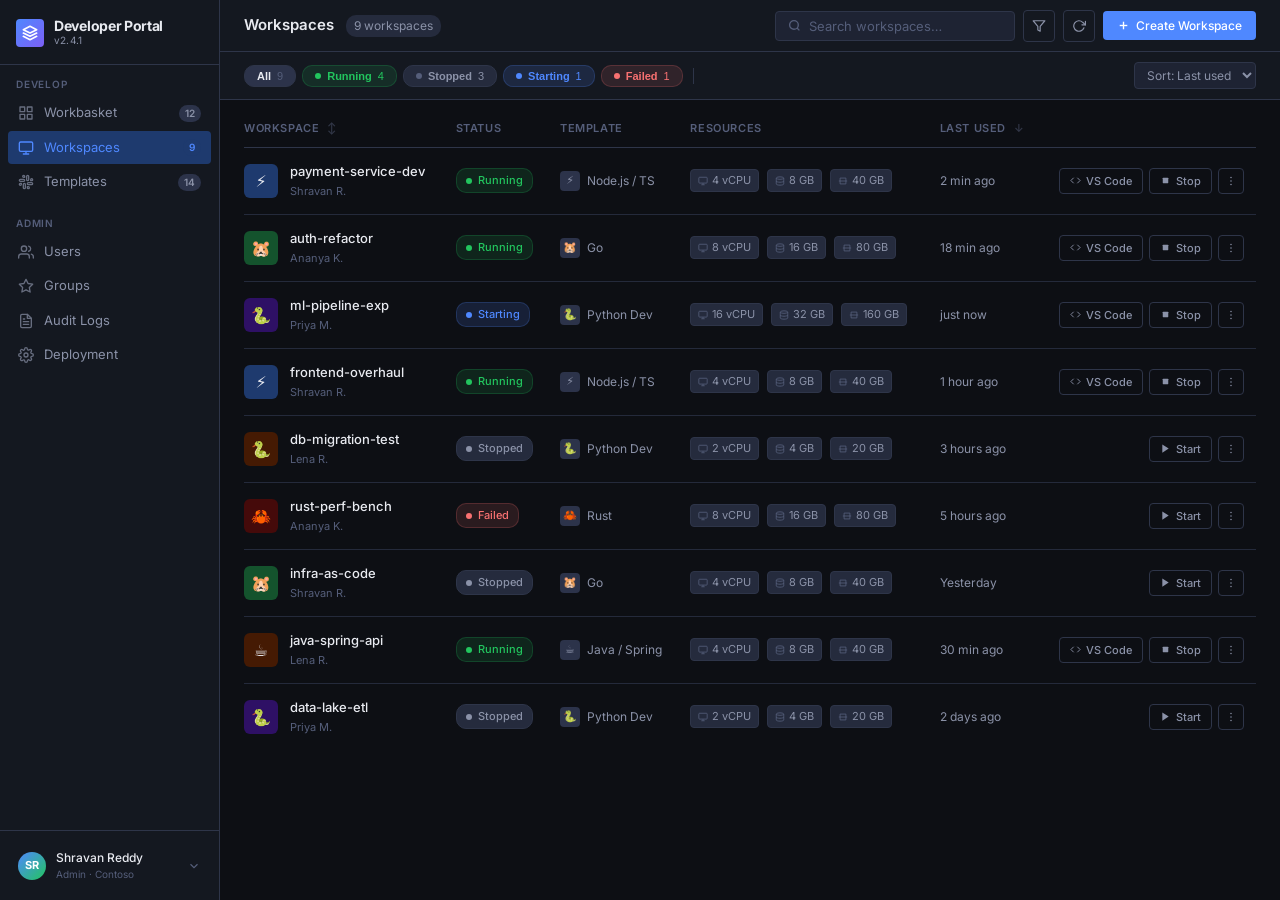
==== workspaces.html @ 6ada8135 "feat: rename to Developer Portal/Workbasket, add Workspaces page (Coder-style)" ====
<!DOCTYPE html>
<html lang="en">
<head>
  <meta charset="UTF-8" />
  <meta name="viewport" content="width=device-width, initial-scale=1.0" />
  <title>Developer Portal — Workspaces</title>
  <link rel="preconnect" href="https://fonts.googleapis.com" />
  <link rel="preconnect" href="https://fonts.gstatic.com" crossorigin />
  <link href="https://fonts.googleapis.com/css2?family=Inter:wght@300;400;500;600;700&family=JetBrains+Mono:wght@400;500&display=swap" rel="stylesheet" />
  <style>
    *, *::before, *::after { box-sizing: border-box; margin: 0; padding: 0; }

    :root {
      --bg: #0d0f14;
      --bg-2: #141820;
      --bg-3: #1a1f2e;
      --surface: #1e2333;
      --surface-2: #252b3d;
      --surface-3: #2c334a;
      --border: #2e3549;
      --border-subtle: #242a3b;
      --blue: #4f88ff;
      --blue-dim: #1e3a6e;
      --blue-glow: rgba(79,136,255,.15);
      --green: #22c55e;
      --green-dim: #14532d;
      --green-glow: rgba(34,197,94,.12);
      --red: #f87171;
      --red-dim: #450a0a;
      --red-glow: rgba(248,113,113,.12);
      --yellow: #fbbf24;
      --yellow-dim: #451a03;
      --purple: #a78bfa;
      --purple-dim: #2e1065;
      --text-primary: #e8eaf0;
      --text-secondary: #8b92a8;
      --text-tertiary: #555e7a;
      --text-blue: #6b9fff;
      --radius: 6px;
      --radius-sm: 4px;
      --radius-lg: 10px;
      --font: 'Inter', system-ui, sans-serif;
      --font-mono: 'JetBrains Mono', 'Courier New', monospace;
      --transition: .15s ease;
    }

    html, body { height: 100%; overflow: hidden; background: var(--bg); }

    body {
      font-family: var(--font);
      color: var(--text-primary);
      font-size: 13px;
      line-height: 1.5;
    }

    /* ── LAYOUT ── */
    .app { display: flex; height: 100vh; }

    /* ── SIDEBAR ── */
    .sidebar {
      width: 220px;
      min-width: 220px;
      background: var(--bg-2);
      border-right: 1px solid var(--border);
      display: flex;
      flex-direction: column;
      overflow: hidden;
      flex-shrink: 0;
    }

    .sidebar-logo {
      display: flex; align-items: center; gap: 10px;
      padding: 18px 16px 16px;
      border-bottom: 1px solid var(--border);
      text-decoration: none;
    }
    .logo-mark {
      width: 28px; height: 28px; border-radius: var(--radius-sm);
      background: linear-gradient(135deg, #4f88ff, #7c5ff5);
      display: flex; align-items: center; justify-content: center;
      flex-shrink: 0;
    }
    .logo-text {
      font-size: 14px; font-weight: 700; color: var(--text-primary);
      letter-spacing: -.3px; line-height: 1.1;
    }
    .logo-sub { font-size: 10px; font-weight: 400; color: var(--text-secondary); letter-spacing: .2px; }

    .sidebar-section { padding: 12px 8px 4px; }
    .sidebar-section-label {
      font-size: 10px; font-weight: 600; text-transform: uppercase;
      letter-spacing: .8px; color: var(--text-tertiary);
      padding: 0 8px; margin-bottom: 4px;
    }

    .nav-item {
      display: flex; align-items: center; gap: 10px;
      padding: 7px 10px; border-radius: var(--radius-sm);
      cursor: pointer; text-decoration: none;
      color: var(--text-secondary); font-size: 13px; font-weight: 400;
      transition: background var(--transition), color var(--transition);
      margin-bottom: 1px; position: relative;
    }
    .nav-item:hover { background: var(--surface); color: var(--text-primary); }
    .nav-item.active {
      background: var(--blue-dim); color: var(--blue);
    }
    .nav-item.active .nav-icon { color: var(--blue); }
    .nav-icon { width: 16px; height: 16px; flex-shrink: 0; opacity: .7; }
    .nav-item.active .nav-icon { opacity: 1; }
    .nav-item:hover .nav-icon { opacity: 1; }
    .nav-badge {
      margin-left: auto; background: var(--surface-3); color: var(--text-secondary);
      font-size: 10px; font-weight: 600; padding: 1px 6px; border-radius: 10px;
    }
    .nav-item.active .nav-badge { background: var(--blue-dim); color: var(--blue); }

    .sidebar-footer {
      margin-top: auto;
      border-top: 1px solid var(--border);
      padding: 10px 8px;
    }
    .user-row {
      display: flex; align-items: center; gap: 10px;
      padding: 8px 10px; border-radius: var(--radius-sm);
      cursor: pointer; transition: background var(--transition);
    }
    .user-row:hover { background: var(--surface); }
    .user-avatar {
      width: 28px; height: 28px; border-radius: 50%;
      background: linear-gradient(135deg, #4f88ff, #22c55e);
      display: flex; align-items: center; justify-content: center;
      font-size: 11px; font-weight: 700; color: #fff; flex-shrink: 0;
    }
    .user-info { flex: 1; min-width: 0; }
    .user-name { font-size: 12px; font-weight: 500; color: var(--text-primary); }
    .user-role { font-size: 10px; color: var(--text-tertiary); }
    .user-chevron { color: var(--text-tertiary); }

    /* ── MAIN ── */
    .main {
      flex: 1; min-width: 0;
      display: flex; flex-direction: column;
      overflow: hidden;
    }

    /* ── TOP BAR ── */
    .topbar {
      height: 52px;
      background: var(--bg-2);
      border-bottom: 1px solid var(--border);
      display: flex; align-items: center;
      padding: 0 24px; gap: 12px;
      flex-shrink: 0;
    }
    .topbar-title { font-size: 15px; font-weight: 600; color: var(--text-primary); }
    .topbar-count {
      font-size: 12px; color: var(--text-secondary);
      background: var(--surface-2); padding: 2px 8px; border-radius: 10px;
    }
    .topbar-right { margin-left: auto; display: flex; align-items: center; gap: 8px; }

    .search-bar {
      display: flex; align-items: center; gap: 8px;
      background: var(--surface); border: 1px solid var(--border);
      border-radius: var(--radius-sm); padding: 6px 12px;
      transition: border-color var(--transition);
      width: 240px;
    }
    .search-bar:focus-within { border-color: var(--blue); }
    .search-bar input {
      border: none; background: transparent; outline: none;
      font-family: var(--font); font-size: 13px; color: var(--text-primary);
      width: 100%;
    }
    .search-bar input::placeholder { color: var(--text-tertiary); }
    .search-icon { color: var(--text-tertiary); flex-shrink: 0; }

    .btn {
      display: inline-flex; align-items: center; gap: 6px;
      padding: 7px 14px; border-radius: var(--radius-sm);
      font-family: var(--font); font-size: 12px; font-weight: 500;
      cursor: pointer; border: none; transition: all var(--transition);
      white-space: nowrap;
    }
    .btn-primary { background: var(--blue); color: #fff; }
    .btn-primary:hover { background: #3a72e8; box-shadow: 0 0 0 3px var(--blue-glow); }
    .btn-ghost {
      background: transparent; color: var(--text-secondary);
      border: 1px solid var(--border);
    }
    .btn-ghost:hover { background: var(--surface-2); color: var(--text-primary); }
    .btn-icon {
      width: 32px; height: 32px; border-radius: var(--radius-sm);
      border: 1px solid var(--border); background: transparent; cursor: pointer;
      display: flex; align-items: center; justify-content: center;
      color: var(--text-secondary); transition: all var(--transition);
    }
    .btn-icon:hover { background: var(--surface-2); color: var(--text-primary); }
    .btn-icon.active { background: var(--blue-dim); color: var(--blue); border-color: var(--blue-dim); }

    /* ── STATS ROW ── */
    .stats-row {
      display: flex; align-items: center; gap: 6px;
      padding: 10px 24px; border-bottom: 1px solid var(--border);
      background: var(--bg-2); flex-shrink: 0;
    }
    .stat-chip {
      display: inline-flex; align-items: center; gap: 6px;
      padding: 4px 12px; border-radius: 10px;
      font-size: 11px; font-weight: 500; cursor: pointer;
      border: 1px solid transparent; transition: all var(--transition);
    }
    .stat-chip.all   { background: var(--surface-2); color: var(--text-secondary); border-color: var(--border); }
    .stat-chip.all.selected   { background: var(--surface-3); color: var(--text-primary); border-color: var(--border); }
    .stat-chip.running { color: var(--green); background: var(--green-glow); border-color: rgba(34,197,94,.2); }
    .stat-chip.stopped { color: var(--text-secondary); background: var(--surface-2); border-color: var(--border); }
    .stat-chip.failed  { color: var(--red); background: var(--red-glow); border-color: rgba(248,113,113,.2); }
    .stat-chip.starting { color: var(--blue); background: var(--blue-glow); border-color: rgba(79,136,255,.2); }
    .stat-dot { width: 6px; height: 6px; border-radius: 50%; background: currentColor; }
    .stat-dot.pulse { animation: pulse 1.8s ease-in-out infinite; }
    @keyframes pulse { 0%,100% { opacity:1; } 50% { opacity:.35; } }
    .stat-chip-label { font-weight: 600; }
    .stat-sep { width: 1px; height: 16px; background: var(--border); margin: 0 4px; }
    .filter-right { margin-left: auto; display: flex; align-items: center; gap: 6px; }
    .sort-select {
      background: var(--surface); border: 1px solid var(--border);
      color: var(--text-secondary); font-family: var(--font); font-size: 12px;
      padding: 4px 8px; border-radius: var(--radius-sm); cursor: pointer; outline: none;
    }

    /* ── CONTENT ── */
    .content {
      flex: 1; overflow-y: auto; padding: 20px 24px;
    }
    .content::-webkit-scrollbar { width: 5px; }
    .content::-webkit-scrollbar-track { background: transparent; }
    .content::-webkit-scrollbar-thumb { background: var(--border); border-radius: 3px; }

    /* ── WORKSPACE TABLE ── */
    .ws-table {
      width: 100%; border-collapse: collapse;
    }
    .ws-table thead tr {
      border-bottom: 1px solid var(--border);
    }
    .ws-table th {
      text-align: left; padding: 0 12px 10px;
      font-size: 11px; font-weight: 600; text-transform: uppercase;
      letter-spacing: .6px; color: var(--text-tertiary);
      white-space: nowrap; cursor: pointer; user-select: none;
    }
    .ws-table th:hover { color: var(--text-secondary); }
    .ws-table th .sort-indicator { margin-left: 4px; opacity: .5; }
    .ws-table th:first-child { padding-left: 0; }
    .ws-table th:last-child  { text-align: right; }

    .ws-table tbody tr {
      border-bottom: 1px solid var(--border-subtle);
      transition: background var(--transition);
      cursor: pointer;
    }
    .ws-table tbody tr:hover { background: var(--surface); }
    .ws-table tbody tr:last-child { border-bottom: none; }

    .ws-table td {
      padding: 14px 12px; vertical-align: middle;
    }
    .ws-table td:first-child { padding-left: 0; }
    .ws-table td:last-child  { text-align: right; }

    /* Workspace name cell */
    .ws-name-cell { display: flex; align-items: center; gap: 12px; }
    .ws-icon {
      width: 34px; height: 34px; border-radius: var(--radius);
      display: flex; align-items: center; justify-content: center;
      font-size: 16px; flex-shrink: 0;
    }
    .ws-icon-blue   { background: var(--blue-dim); }
    .ws-icon-green  { background: var(--green-dim); }
    .ws-icon-purple { background: var(--purple-dim); }
    .ws-icon-yellow { background: var(--yellow-dim); }
    .ws-icon-red    { background: var(--red-dim); }

    .ws-name { font-size: 13px; font-weight: 500; color: var(--text-primary); margin-bottom: 2px; }
    .ws-owner { font-size: 11px; color: var(--text-tertiary); }

    /* Status */
    .ws-status {
      display: inline-flex; align-items: center; gap: 6px;
      padding: 3px 9px; border-radius: 10px;
      font-size: 11px; font-weight: 500; white-space: nowrap;
    }
    .ws-status.running  { background: var(--green-glow); color: var(--green); border: 1px solid rgba(34,197,94,.2); }
    .ws-status.stopped  { background: var(--surface-2); color: var(--text-secondary); border: 1px solid var(--border); }
    .ws-status.starting { background: var(--blue-glow); color: var(--blue); border: 1px solid rgba(79,136,255,.2); }
    .ws-status.failed   { background: var(--red-glow); color: var(--red); border: 1px solid rgba(248,113,113,.2); }
    .ws-status.deleting { background: var(--yellow-dim); color: var(--yellow); border: 1px solid rgba(251,191,36,.2); }
    .ws-status-dot { width: 6px; height: 6px; border-radius: 50%; background: currentColor; flex-shrink: 0; }
    .ws-status.running .ws-status-dot  { animation: pulse 1.8s ease-in-out infinite; }
    .ws-status.starting .ws-status-dot { animation: pulse 1s ease-in-out infinite; }

    /* Template cell */
    .ws-template {
      display: flex; align-items: center; gap: 7px;
      font-size: 12px; color: var(--text-secondary);
    }
    .template-icon {
      width: 20px; height: 20px; border-radius: var(--radius-sm);
      display: flex; align-items: center; justify-content: center;
      font-size: 11px; background: var(--surface-3); flex-shrink: 0;
    }

    /* Resources */
    .ws-resources {
      display: flex; align-items: center; gap: 8px; flex-wrap: nowrap;
    }
    .resource-chip {
      display: flex; align-items: center; gap: 4px;
      font-size: 11px; color: var(--text-secondary);
      background: var(--surface-2); border: 1px solid var(--border);
      padding: 2px 7px; border-radius: var(--radius-sm);
      white-space: nowrap;
    }
    .resource-chip svg { color: var(--text-tertiary); flex-shrink: 0; }

    /* Last used */
    .ws-time {
      font-size: 12px; color: var(--text-secondary);
      white-space: nowrap;
    }
    .ws-time-ago { color: var(--text-tertiary); font-size: 11px; }

    /* Quick actions */
    .ws-actions {
      display: flex; align-items: center; justify-content: flex-end; gap: 6px;
    }
    .action-btn {
      display: inline-flex; align-items: center; gap: 5px;
      padding: 5px 10px; border-radius: var(--radius-sm);
      font-family: var(--font); font-size: 11px; font-weight: 500;
      cursor: pointer; border: 1px solid var(--border);
      background: transparent; color: var(--text-secondary);
      transition: all var(--transition); white-space: nowrap;
    }
    .action-btn:hover { background: var(--surface-2); color: var(--text-primary); }
    .action-btn.start:hover { border-color: var(--green); color: var(--green); background: var(--green-glow); }
    .action-btn.stop:hover  { border-color: var(--red); color: var(--red); background: var(--red-glow); }
    .action-btn.code:hover  { border-color: var(--blue); color: var(--blue); background: var(--blue-glow); }
    .action-btn-icon {
      width: 26px; height: 26px; border-radius: var(--radius-sm);
      border: 1px solid var(--border); background: transparent;
      cursor: pointer; display: flex; align-items: center; justify-content: center;
      color: var(--text-secondary); transition: all var(--transition);
    }
    .action-btn-icon:hover { background: var(--surface-2); color: var(--text-primary); }

    /* ── EMPTY STATE ── */
    .empty-state {
      display: flex; flex-direction: column; align-items: center; justify-content: center;
      padding: 80px 20px; text-align: center;
    }
    .empty-icon {
      width: 64px; height: 64px; border-radius: 16px;
      background: var(--surface-2); border: 1px solid var(--border);
      display: flex; align-items: center; justify-content: center;
      font-size: 28px; margin-bottom: 20px;
    }
    .empty-title { font-size: 16px; font-weight: 600; color: var(--text-primary); margin-bottom: 8px; }
    .empty-desc { font-size: 13px; color: var(--text-secondary); max-width: 360px; line-height: 1.6; margin-bottom: 20px; }

    /* ── CREATE WORKSPACE MODAL ── */
    .modal-overlay {
      display: none; position: fixed; inset: 0;
      background: rgba(0,0,0,.7); z-index: 200;
      align-items: center; justify-content: center;
      backdrop-filter: blur(4px);
    }
    .modal-overlay.active { display: flex; }
    .modal {
      background: var(--surface); border: 1px solid var(--border);
      border-radius: var(--radius-lg); width: 540px; max-width: 95vw;
      max-height: 90vh; overflow-y: auto;
      box-shadow: 0 20px 60px rgba(0,0,0,.5);
    }
    .modal-header {
      padding: 20px 24px 16px;
      border-bottom: 1px solid var(--border);
      display: flex; align-items: center; justify-content: space-between;
    }
    .modal-title { font-size: 15px; font-weight: 600; color: var(--text-primary); }
    .modal-close {
      width: 28px; height: 28px; border-radius: var(--radius-sm);
      border: none; background: transparent; cursor: pointer;
      color: var(--text-secondary); display: flex; align-items: center; justify-content: center;
      transition: background var(--transition);
    }
    .modal-close:hover { background: var(--surface-3); color: var(--text-primary); }

    .modal-body { padding: 20px 24px; }
    .form-label {
      font-size: 11px; font-weight: 600; text-transform: uppercase;
      letter-spacing: .6px; color: var(--text-secondary); margin-bottom: 8px; display: block;
    }
    .form-group { margin-bottom: 18px; }
    .form-input {
      width: 100%; background: var(--bg-2); border: 1px solid var(--border);
      border-radius: var(--radius-sm); padding: 8px 12px;
      font-family: var(--font); font-size: 13px; color: var(--text-primary);
      outline: none; transition: border-color var(--transition);
    }
    .form-input:focus { border-color: var(--blue); }
    .form-input::placeholder { color: var(--text-tertiary); }

    .template-grid { display: grid; grid-template-columns: 1fr 1fr; gap: 8px; }
    .template-option {
      padding: 12px; border-radius: var(--radius); cursor: pointer;
      border: 1.5px solid var(--border); background: var(--bg-2);
      transition: all var(--transition); display: flex; align-items: center; gap: 10px;
    }
    .template-option:hover { border-color: var(--blue); background: var(--blue-dim); }
    .template-option.selected { border-color: var(--blue); background: var(--blue-dim); }
    .template-option-icon { font-size: 20px; flex-shrink: 0; }
    .template-option-name { font-size: 12px; font-weight: 500; color: var(--text-primary); }
    .template-option-desc { font-size: 11px; color: var(--text-secondary); }

    .modal-footer {
      padding: 16px 24px;
      border-top: 1px solid var(--border);
      display: flex; align-items: center; justify-content: flex-end; gap: 8px;
    }

    /* ── WS DETAIL DRAWER ── */
    .drawer-overlay {
      display: none; position: fixed; inset: 0; z-index: 150;
    }
    .drawer-overlay.active { display: block; }
    .drawer {
      position: fixed; top: 0; right: 0; bottom: 0; width: 440px;
      background: var(--bg-2); border-left: 1px solid var(--border);
      display: flex; flex-direction: column;
      transform: translateX(100%); transition: transform .25s ease;
      z-index: 160;
    }
    .drawer-overlay.active .drawer { transform: translateX(0); }
    .drawer-scrim {
      position: fixed; inset: 0; background: rgba(0,0,0,.5);
      backdrop-filter: blur(2px); z-index: 155;
      display: none;
    }
    .drawer-overlay.active .drawer-scrim { display: block; }

    .drawer-header {
      padding: 20px 20px 16px;
      border-bottom: 1px solid var(--border);
      display: flex; align-items: flex-start; gap: 12px;
    }
    .drawer-ws-icon {
      width: 40px; height: 40px; border-radius: var(--radius);
      display: flex; align-items: center; justify-content: center; font-size: 20px;
    }
    .drawer-ws-info { flex: 1; min-width: 0; }
    .drawer-ws-name { font-size: 16px; font-weight: 600; color: var(--text-primary); margin-bottom: 3px; }
    .drawer-ws-owner { font-size: 12px; color: var(--text-secondary); }
    .drawer-close {
      width: 28px; height: 28px; border-radius: var(--radius-sm);
      border: none; background: transparent; cursor: pointer;
      color: var(--text-secondary); display: flex; align-items: center; justify-content: center;
      transition: background var(--transition); flex-shrink: 0;
    }
    .drawer-close:hover { background: var(--surface-2); color: var(--text-primary); }

    .drawer-actions {
      padding: 14px 20px; display: flex; gap: 8px;
      border-bottom: 1px solid var(--border);
    }
    .drawer-body { flex: 1; overflow-y: auto; padding: 16px 20px; }
    .drawer-body::-webkit-scrollbar { width: 4px; }
    .drawer-body::-webkit-scrollbar-thumb { background: var(--border); border-radius: 2px; }

    .drawer-section { margin-bottom: 20px; }
    .drawer-section-title {
      font-size: 10px; font-weight: 600; text-transform: uppercase;
      letter-spacing: .7px; color: var(--text-tertiary); margin-bottom: 10px;
    }
    .info-row {
      display: flex; align-items: center; justify-content: space-between;
      padding: 6px 0; border-bottom: 1px solid var(--border-subtle);
      font-size: 12px;
    }
    .info-row:last-child { border-bottom: none; }
    .info-key { color: var(--text-secondary); }
    .info-val { font-weight: 500; color: var(--text-primary); font-family: var(--font-mono); font-size: 11px; }

    .app-list { display: flex; flex-direction: column; gap: 6px; }
    .app-item {
      display: flex; align-items: center; gap: 10px;
      padding: 8px 10px; border-radius: var(--radius);
      background: var(--surface); border: 1px solid var(--border);
      cursor: pointer; transition: all var(--transition);
    }
    .app-item:hover { border-color: var(--blue); background: var(--blue-dim); }
    .app-item-icon {
      width: 28px; height: 28px; border-radius: var(--radius-sm);
      background: var(--surface-3); display: flex; align-items: center; justify-content: center;
      font-size: 14px; flex-shrink: 0;
    }
    .app-item-name { font-size: 12px; font-weight: 500; color: var(--text-primary); flex: 1; }
    .app-item-open { color: var(--text-tertiary); }

    .resource-list { display: flex; flex-direction: column; gap: 8px; }
    .resource-item {
      display: flex; align-items: center; gap: 10px;
      padding: 10px 12px; border-radius: var(--radius);
      background: var(--surface); border: 1px solid var(--border);
    }
    .resource-item-icon {
      width: 32px; height: 32px; border-radius: var(--radius-sm);
      background: var(--surface-3); display: flex; align-items: center; justify-content: center;
      font-size: 14px; flex-shrink: 0;
    }
    .resource-item-info { flex: 1; }
    .resource-item-name { font-size: 12px; font-weight: 500; color: var(--text-primary); margin-bottom: 2px; }
    .resource-item-meta { font-size: 11px; color: var(--text-tertiary); font-family: var(--font-mono); }
    .resource-status { font-size: 11px; font-weight: 500; }
    .resource-status.ok   { color: var(--green); }
    .resource-status.warn { color: var(--yellow); }

    /* ── LOG TERMINAL ── */
    .log-wrap {
      background: var(--bg); border: 1px solid var(--border);
      border-radius: var(--radius); overflow: hidden;
    }
    .log-header {
      display: flex; align-items: center; gap: 8px;
      padding: 8px 12px; border-bottom: 1px solid var(--border);
      background: var(--surface);
    }
    .log-dot { width: 10px; height: 10px; border-radius: 50%; }
    .log-body {
      padding: 10px 12px; font-family: var(--font-mono); font-size: 11px;
      color: #8b92a8; line-height: 1.8; max-height: 160px; overflow-y: auto;
    }
    .log-body::-webkit-scrollbar { width: 3px; }
    .log-body::-webkit-scrollbar-thumb { background: var(--border); }
    .log-body .ok  { color: #22c55e; }
    .log-body .err { color: #f87171; }
    .log-body .dim { color: #555e7a; }
    .log-body .info { color: #4f88ff; }

    /* ── SCROLLBAR ── */
    * { scrollbar-width: thin; scrollbar-color: var(--border) transparent; }

    /* ── TOOLTIP ── */
    [title] { cursor: pointer; }
  </style>
</head>
<body>
<div class="app">

  <!-- ── SIDEBAR ── -->
  <nav class="sidebar">
    <a class="sidebar-logo" href="index.html" style="text-decoration:none">
      <div class="logo-mark">
        <svg width="16" height="16" viewBox="0 0 24 24" fill="none" stroke="#fff" stroke-width="2.5" stroke-linecap="round" stroke-linejoin="round"><path d="M12 2L2 7l10 5 10-5-10-5z"/><path d="M2 17l10 5 10-5"/><path d="M2 12l10 5 10-5"/></svg>
      </div>
      <div>
        <div class="logo-text">Developer Portal</div>
        <div class="logo-sub">v2.4.1</div>
      </div>
    </a>

    <div class="sidebar-section">
      <div class="sidebar-section-label">Develop</div>

      <a class="nav-item" href="index.html">
        <svg class="nav-icon" viewBox="0 0 24 24" fill="none" stroke="currentColor" stroke-width="2" stroke-linecap="round" stroke-linejoin="round"><rect x="3" y="3" width="7" height="7"/><rect x="14" y="3" width="7" height="7"/><rect x="14" y="14" width="7" height="7"/><rect x="3" y="14" width="7" height="7"/></svg>
        Workbasket
        <span class="nav-badge">12</span>
      </a>

      <a class="nav-item active" href="workspaces.html">
        <svg class="nav-icon" viewBox="0 0 24 24" fill="none" stroke="currentColor" stroke-width="2" stroke-linecap="round" stroke-linejoin="round"><rect x="2" y="3" width="20" height="14" rx="2"/><path d="M8 21h8M12 17v4"/></svg>
        Workspaces
        <span class="nav-badge">9</span>
      </a>

      <a class="nav-item" href="#">
        <svg class="nav-icon" viewBox="0 0 24 24" fill="none" stroke="currentColor" stroke-width="2" stroke-linecap="round" stroke-linejoin="round"><path d="M14.5 10c-.83 0-1.5-.67-1.5-1.5v-5c0-.83.67-1.5 1.5-1.5s1.5.67 1.5 1.5v5c0 .83-.67 1.5-1.5 1.5z"/><path d="M20.5 10H19V8.5c0-.83.67-1.5 1.5-1.5s1.5.67 1.5 1.5-.67 1.5-1.5 1.5z"/><path d="M9.5 14c.83 0 1.5.67 1.5 1.5v5c0 .83-.67 1.5-1.5 1.5S8 21.33 8 20.5v-5c0-.83.67-1.5 1.5-1.5z"/><path d="M3.5 14H5v1.5c0 .83-.67 1.5-1.5 1.5S2 16.33 2 15.5 2.67 14 3.5 14z"/><path d="M14 14.5c0-.83.67-1.5 1.5-1.5h5c.83 0 1.5.67 1.5 1.5s-.67 1.5-1.5 1.5h-5c-.83 0-1.5-.67-1.5-1.5z"/><path d="M15.5 19H14v1.5c0 .83.67 1.5 1.5 1.5s1.5-.67 1.5-1.5-.67-1.5-1.5-1.5z"/><path d="M10 9.5C10 8.67 9.33 8 8.5 8h-5C2.67 8 2 8.67 2 9.5S2.67 11 3.5 11h5c.83 0 1.5-.67 1.5-1.5z"/><path d="M8.5 5H10V3.5C10 2.67 9.33 2 8.5 2S7 2.67 7 3.5 7.67 5 8.5 5z"/></svg>
        Templates
        <span class="nav-badge">14</span>
      </a>
    </div>

    <div class="sidebar-section">
      <div class="sidebar-section-label">Admin</div>

      <a class="nav-item" href="#">
        <svg class="nav-icon" viewBox="0 0 24 24" fill="none" stroke="currentColor" stroke-width="2" stroke-linecap="round" stroke-linejoin="round"><path d="M17 21v-2a4 4 0 0 0-4-4H5a4 4 0 0 0-4 4v2"/><circle cx="9" cy="7" r="4"/><path d="M23 21v-2a4 4 0 0 0-3-3.87"/><path d="M16 3.13a4 4 0 0 1 0 7.75"/></svg>
        Users
      </a>

      <a class="nav-item" href="#">
        <svg class="nav-icon" viewBox="0 0 24 24" fill="none" stroke="currentColor" stroke-width="2" stroke-linecap="round" stroke-linejoin="round"><polygon points="12 2 15.09 8.26 22 9.27 17 14.14 18.18 21.02 12 17.77 5.82 21.02 7 14.14 2 9.27 8.91 8.26 12 2"/></svg>
        Groups
      </a>

      <a class="nav-item" href="#">
        <svg class="nav-icon" viewBox="0 0 24 24" fill="none" stroke="currentColor" stroke-width="2" stroke-linecap="round" stroke-linejoin="round"><path d="M14 2H6a2 2 0 0 0-2 2v16a2 2 0 0 0 2 2h12a2 2 0 0 0 2-2V8z"/><polyline points="14 2 14 8 20 8"/><line x1="16" y1="13" x2="8" y2="13"/><line x1="16" y1="17" x2="8" y2="17"/><polyline points="10 9 9 9 8 9"/></svg>
        Audit Logs
      </a>

      <a class="nav-item" href="#">
        <svg class="nav-icon" viewBox="0 0 24 24" fill="none" stroke="currentColor" stroke-width="2" stroke-linecap="round" stroke-linejoin="round"><circle cx="12" cy="12" r="3"/><path d="M19.4 15a1.65 1.65 0 0 0 .33 1.82l.06.06a2 2 0 1 1-2.83 2.83l-.06-.06a1.65 1.65 0 0 0-1.82-.33 1.65 1.65 0 0 0-1 1.51V21a2 2 0 0 1-4 0v-.09A1.65 1.65 0 0 0 9 19.4a1.65 1.65 0 0 0-1.82.33l-.06.06a2 2 0 1 1-2.83-2.83l.06-.06A1.65 1.65 0 0 0 4.68 15a1.65 1.65 0 0 0-1.51-1H3a2 2 0 0 1 0-4h.09A1.65 1.65 0 0 0 4.6 9a1.65 1.65 0 0 0-.33-1.82l-.06-.06a2 2 0 1 1 2.83-2.83l.06.06A1.65 1.65 0 0 0 9 4.68a1.65 1.65 0 0 0 1-1.51V3a2 2 0 0 1 4 0v.09a1.65 1.65 0 0 0 1 1.51 1.65 1.65 0 0 0 1.82-.33l.06-.06a2 2 0 1 1 2.83 2.83l-.06.06A1.65 1.65 0 0 0 19.4 9a1.65 1.65 0 0 0 1.51 1H21a2 2 0 0 1 0 4h-.09a1.65 1.65 0 0 0-1.51 1z"/></svg>
        Deployment
      </a>
    </div>

    <div class="sidebar-footer">
      <div class="user-row">
        <div class="user-avatar">SR</div>
        <div class="user-info">
          <div class="user-name">Shravan Reddy</div>
          <div class="user-role">Admin · Contoso</div>
        </div>
        <svg class="user-chevron" width="14" height="14" viewBox="0 0 24 24" fill="none" stroke="currentColor" stroke-width="2"><polyline points="6 9 12 15 18 9"/></svg>
      </div>
    </div>
  </nav>

  <!-- ── MAIN ── -->
  <div class="main">

    <!-- TOP BAR -->
    <div class="topbar">
      <span class="topbar-title">Workspaces</span>
      <span class="topbar-count" id="wsCount">9 workspaces</span>
      <div class="topbar-right">
        <div class="search-bar">
          <svg class="search-icon" width="13" height="13" viewBox="0 0 24 24" fill="none" stroke="currentColor" stroke-width="2.5"><circle cx="11" cy="11" r="8"/><line x1="21" y1="21" x2="16.65" y2="16.65"/></svg>
          <input type="text" placeholder="Search workspaces…" id="wsSearch" oninput="filterWorkspaces()" />
        </div>
        <button class="btn-icon" title="Filter" id="filterBtn" onclick="this.classList.toggle('active')">
          <svg width="14" height="14" viewBox="0 0 24 24" fill="none" stroke="currentColor" stroke-width="2" stroke-linecap="round" stroke-linejoin="round"><polygon points="22 3 2 3 10 12.46 10 19 14 21 14 12.46 22 3"/></svg>
        </button>
        <button class="btn-icon" title="Refresh" onclick="refreshWorkspaces()">
          <svg width="14" height="14" viewBox="0 0 24 24" fill="none" stroke="currentColor" stroke-width="2" stroke-linecap="round" stroke-linejoin="round"><polyline points="23 4 23 10 17 10"/><path d="M20.49 15a9 9 0 1 1-2.12-9.36L23 10"/></svg>
        </button>
        <button class="btn btn-primary" onclick="showCreateModal()">
          <svg width="13" height="13" viewBox="0 0 24 24" fill="none" stroke="currentColor" stroke-width="2.5"><line x1="12" y1="5" x2="12" y2="19"/><line x1="5" y1="12" x2="19" y2="12"/></svg>
          Create Workspace
        </button>
      </div>
    </div>

    <!-- STATS / FILTER ROW -->
    <div class="stats-row">
      <button class="stat-chip all selected" onclick="filterByStatus('all', this)">
        <span class="stat-chip-label">All</span>
        <span style="color:var(--text-tertiary);font-size:11px">9</span>
      </button>
      <button class="stat-chip running" onclick="filterByStatus('running', this)">
        <span class="stat-dot pulse"></span>
        <span class="stat-chip-label">Running</span>
        <span style="font-size:11px">4</span>
      </button>
      <button class="stat-chip stopped" onclick="filterByStatus('stopped', this)">
        <span class="stat-dot" style="background:var(--text-tertiary)"></span>
        <span class="stat-chip-label">Stopped</span>
        <span style="font-size:11px">3</span>
      </button>
      <button class="stat-chip starting" onclick="filterByStatus('starting', this)">
        <span class="stat-dot pulse"></span>
        <span class="stat-chip-label">Starting</span>
        <span style="font-size:11px">1</span>
      </button>
      <button class="stat-chip failed" onclick="filterByStatus('failed', this)">
        <span class="stat-dot"></span>
        <span class="stat-chip-label">Failed</span>
        <span style="font-size:11px">1</span>
      </button>
      <div class="stat-sep"></div>
      <div class="filter-right">
        <select class="sort-select" onchange="sortWorkspaces(this.value)">
          <option value="last_used">Sort: Last used</option>
          <option value="name">Sort: Name</option>
          <option value="status">Sort: Status</option>
          <option value="owner">Sort: Owner</option>
        </select>
      </div>
    </div>

    <!-- CONTENT -->
    <div class="content">
      <table class="ws-table">
        <thead>
          <tr>
            <th>Workspace <span class="sort-indicator">↕</span></th>
            <th>Status</th>
            <th>Template</th>
            <th>Resources</th>
            <th>Last used <span class="sort-indicator">↓</span></th>
            <th></th>
          </tr>
        </thead>
        <tbody id="wsTableBody">
          <!-- Rows injected by JS -->
        </tbody>
      </table>
    </div>

  </div>
</div>

<!-- ── CREATE WORKSPACE MODAL ── -->
<div class="modal-overlay" id="createModal">
  <div class="modal">
    <div class="modal-header">
      <span class="modal-title">Create workspace</span>
      <button class="modal-close" onclick="hideCreateModal()">
        <svg width="14" height="14" viewBox="0 0 24 24" fill="none" stroke="currentColor" stroke-width="2.5"><line x1="18" y1="6" x2="6" y2="18"/><line x1="6" y1="6" x2="18" y2="18"/></svg>
      </button>
    </div>
    <div class="modal-body">
      <div class="form-group">
        <label class="form-label">Workspace name</label>
        <input class="form-input" type="text" placeholder="e.g. payment-fix-dev" id="newWsName" />
      </div>
      <div class="form-group">
        <label class="form-label">Choose a template</label>
        <div class="template-grid" id="templateGrid">
          <div class="template-option selected" onclick="selectTemplate(this)">
            <span class="template-option-icon">🐍</span>
            <div>
              <div class="template-option-name">Python Dev</div>
              <div class="template-option-desc">Python 3.11 + Poetry</div>
            </div>
          </div>
          <div class="template-option" onclick="selectTemplate(this)">
            <span class="template-option-icon">⚡</span>
            <div>
              <div class="template-option-name">Node.js / TS</div>
              <div class="template-option-desc">Node 20 + pnpm</div>
            </div>
          </div>
          <div class="template-option" onclick="selectTemplate(this)">
            <span class="template-option-icon">🦀</span>
            <div>
              <div class="template-option-name">Rust</div>
              <div class="template-option-desc">Rust stable + cargo</div>
            </div>
          </div>
          <div class="template-option" onclick="selectTemplate(this)">
            <span class="template-option-icon">☕</span>
            <div>
              <div class="template-option-name">Java / Spring</div>
              <div class="template-option-desc">JDK 21 + Maven</div>
            </div>
          </div>
          <div class="template-option" onclick="selectTemplate(this)">
            <span class="template-option-icon">🐹</span>
            <div>
              <div class="template-option-name">Go</div>
              <div class="template-option-desc">Go 1.22 + modules</div>
            </div>
          </div>
          <div class="template-option" onclick="selectTemplate(this)">
            <span class="template-option-icon">💎</span>
            <div>
              <div class="template-option-name">Ruby on Rails</div>
              <div class="template-option-desc">Ruby 3.3 + Bundler</div>
            </div>
          </div>
        </div>
      </div>
      <div class="form-group">
        <label class="form-label">Region</label>
        <select class="form-input">
          <option>🇺🇸 US East (Virginia)</option>
          <option>🇩🇪 EU West (Frankfurt)</option>
          <option>🇸🇬 Asia Pacific (Singapore)</option>
          <option>🇬🇧 EU West (London)</option>
        </select>
      </div>
      <div class="form-group" style="margin-bottom:0">
        <label class="form-label">Instance size</label>
        <select class="form-input">
          <option>Small — 2 vCPU · 4 GB RAM · 20 GB disk</option>
          <option selected>Medium — 4 vCPU · 8 GB RAM · 40 GB disk</option>
          <option>Large — 8 vCPU · 16 GB RAM · 80 GB disk</option>
          <option>XL — 16 vCPU · 32 GB RAM · 160 GB disk</option>
        </select>
      </div>
    </div>
    <div class="modal-footer">
      <button class="btn btn-ghost" onclick="hideCreateModal()">Cancel</button>
      <button class="btn btn-primary" onclick="createWorkspace()">
        <svg width="13" height="13" viewBox="0 0 24 24" fill="none" stroke="currentColor" stroke-width="2.5"><polyline points="9 11 12 14 22 4"/><path d="M21 12v7a2 2 0 0 1-2 2H5a2 2 0 0 1-2-2V5a2 2 0 0 1 2-2h11"/></svg>
        Create workspace
      </button>
    </div>
  </div>
</div>

<!-- ── WORKSPACE DRAWER ── -->
<div class="drawer-overlay" id="wsDrawer">
  <div class="drawer-scrim" onclick="closeDrawer()"></div>
  <div class="drawer">
    <div class="drawer-header">
      <div class="drawer-ws-icon" id="drawerIcon"></div>
      <div class="drawer-ws-info">
        <div class="drawer-ws-name" id="drawerName"></div>
        <div class="drawer-ws-owner" id="drawerOwner"></div>
      </div>
      <button class="drawer-close" onclick="closeDrawer()">
        <svg width="14" height="14" viewBox="0 0 24 24" fill="none" stroke="currentColor" stroke-width="2.5"><line x1="18" y1="6" x2="6" y2="18"/><line x1="6" y1="6" x2="18" y2="18"/></svg>
      </button>
    </div>
    <div class="drawer-actions">
      <button class="btn btn-primary" id="drawerMainAction" onclick="drawerAction()">
        <svg width="13" height="13" viewBox="0 0 24 24" fill="none" stroke="currentColor" stroke-width="2"><polygon points="5 3 19 12 5 21 5 3"/></svg>
        Start
      </button>
      <button class="btn btn-ghost" onclick="openVSCode()">
        <svg width="13" height="13" viewBox="0 0 24 24" fill="none" stroke="currentColor" stroke-width="2"><polyline points="16 18 22 12 16 6"/><polyline points="8 6 2 12 8 18"/></svg>
        VS Code
      </button>
      <button class="btn btn-ghost" onclick="openTerminal()">
        <svg width="13" height="13" viewBox="0 0 24 24" fill="none" stroke="currentColor" stroke-width="2"><polyline points="4 17 10 11 4 5"/><line x1="12" y1="19" x2="20" y2="19"/></svg>
        Terminal
      </button>
    </div>
    <div class="drawer-body">
      <div class="drawer-section">
        <div class="drawer-section-title">Info</div>
        <div class="info-row"><span class="info-key">Workspace ID</span><span class="info-val" id="drawerWsId"></span></div>
        <div class="info-row"><span class="info-key">Template</span><span class="info-val" id="drawerTemplate"></span></div>
        <div class="info-row"><span class="info-key">Region</span><span class="info-val" id="drawerRegion"></span></div>
        <div class="info-row"><span class="info-key">Instance</span><span class="info-val" id="drawerInstance"></span></div>
        <div class="info-row"><span class="info-key">IP Address</span><span class="info-val" id="drawerIP"></span></div>
        <div class="info-row"><span class="info-key">Created</span><span class="info-val" id="drawerCreated"></span></div>
        <div class="info-row"><span class="info-key">Last built</span><span class="info-val" id="drawerBuilt"></span></div>
      </div>

      <div class="drawer-section">
        <div class="drawer-section-title">Apps</div>
        <div class="app-list">
          <div class="app-item">
            <div class="app-item-icon">💻</div>
            <span class="app-item-name">VS Code (Web)</span>
            <svg class="app-item-open" width="12" height="12" viewBox="0 0 24 24" fill="none" stroke="currentColor" stroke-width="2"><path d="M18 13v6a2 2 0 0 1-2 2H5a2 2 0 0 1-2-2V8a2 2 0 0 1 2-2h6"/><polyline points="15 3 21 3 21 9"/><line x1="10" y1="14" x2="21" y2="3"/></svg>
          </div>
          <div class="app-item">
            <div class="app-item-icon">🖥️</div>
            <span class="app-item-name">Terminal</span>
            <svg class="app-item-open" width="12" height="12" viewBox="0 0 24 24" fill="none" stroke="currentColor" stroke-width="2"><path d="M18 13v6a2 2 0 0 1-2 2H5a2 2 0 0 1-2-2V8a2 2 0 0 1 2-2h6"/><polyline points="15 3 21 3 21 9"/><line x1="10" y1="14" x2="21" y2="3"/></svg>
          </div>
          <div class="app-item">
            <div class="app-item-icon">🌐</div>
            <span class="app-item-name">Port 3000 (Dev Server)</span>
            <svg class="app-item-open" width="12" height="12" viewBox="0 0 24 24" fill="none" stroke="currentColor" stroke-width="2"><path d="M18 13v6a2 2 0 0 1-2 2H5a2 2 0 0 1-2-2V8a2 2 0 0 1 2-2h6"/><polyline points="15 3 21 3 21 9"/><line x1="10" y1="14" x2="21" y2="3"/></svg>
          </div>
        </div>
      </div>

      <div class="drawer-section">
        <div class="drawer-section-title">Resources</div>
        <div class="resource-list">
          <div class="resource-item">
            <div class="resource-item-icon">🖥️</div>
            <div class="resource-item-info">
              <div class="resource-item-name">main (docker_container)</div>
              <div class="resource-item-meta" id="drawerCPU">4 vCPU · 8 GB RAM</div>
            </div>
            <span class="resource-status ok">● healthy</span>
          </div>
          <div class="resource-item">
            <div class="resource-item-icon">💾</div>
            <div class="resource-item-info">
              <div class="resource-item-name">home (docker_volume)</div>
              <div class="resource-item-meta">40 GB · ext4</div>
            </div>
            <span class="resource-status ok">● mounted</span>
          </div>
        </div>
      </div>

      <div class="drawer-section">
        <div class="drawer-section-title">Build log</div>
        <div class="log-wrap">
          <div class="log-header">
            <div class="log-dot" style="background:#f87171;width:8px;height:8px;border-radius:50%"></div>
            <div class="log-dot" style="background:#fbbf24;width:8px;height:8px;border-radius:50%"></div>
            <div class="log-dot" style="background:#22c55e;width:8px;height:8px;border-radius:50%"></div>
            <span style="margin-left:8px;font-size:11px;color:var(--text-tertiary)">build · latest</span>
          </div>
          <div class="log-body">
            <div class="dim">2026-04-09 08:41:02 UTC</div>
            <div class="info">→ Pulling image ghcr.io/contoso/dev-base:latest</div>
            <div class="ok">✓ Image pulled (1.2 GB)</div>
            <div class="info">→ Mounting home volume /home/coder</div>
            <div class="ok">✓ Volume mounted</div>
            <div class="info">→ Running init scripts…</div>
            <div class="ok">✓ dotfiles applied</div>
            <div class="ok">✓ VS Code server started on :13337</div>
            <div class="ok" style="color:#4f88ff">✓ Workspace ready</div>
          </div>
        </div>
      </div>
    </div>
  </div>
</div>

<script>
/* ── DATA ── */
const workspaces = [
  {
    id: 'ws-a1f3', name: 'payment-service-dev', owner: 'Shravan R.', ownerInitials: 'SR',
    status: 'running', template: 'Node.js / TS', templateIcon: '⚡',
    cpu: '4 vCPU', ram: '8 GB', disk: '40 GB',
    lastUsed: '2 min ago', created: '2026-03-14', built: '2026-04-09 08:41',
    region: 'US East (Virginia)', instance: 'medium · 4 vCPU · 8 GB',
    ip: '10.0.0.41', icon: '⚡', iconColor: 'ws-icon-blue',
  },
  {
    id: 'ws-b2d7', name: 'auth-refactor', owner: 'Ananya K.', ownerInitials: 'AK',
    status: 'running', template: 'Go', templateIcon: '🐹',
    cpu: '8 vCPU', ram: '16 GB', disk: '80 GB',
    lastUsed: '18 min ago', created: '2026-03-20', built: '2026-04-09 07:05',
    region: 'EU West (Frankfurt)', instance: 'large · 8 vCPU · 16 GB',
    ip: '10.0.1.22', icon: '🐹', iconColor: 'ws-icon-green',
  },
  {
    id: 'ws-c9e2', name: 'ml-pipeline-exp', owner: 'Priya M.', ownerInitials: 'PM',
    status: 'starting', template: 'Python Dev', templateIcon: '🐍',
    cpu: '16 vCPU', ram: '32 GB', disk: '160 GB',
    lastUsed: 'just now', created: '2026-04-08', built: '2026-04-09 09:00',
    region: 'Asia Pacific (Singapore)', instance: 'xl · 16 vCPU · 32 GB',
    ip: 'Pending…', icon: '🐍', iconColor: 'ws-icon-purple',
  },
  {
    id: 'ws-d4k8', name: 'frontend-overhaul', owner: 'Shravan R.', ownerInitials: 'SR',
    status: 'running', template: 'Node.js / TS', templateIcon: '⚡',
    cpu: '4 vCPU', ram: '8 GB', disk: '40 GB',
    lastUsed: '1 hour ago', created: '2026-03-01', built: '2026-04-08 14:30',
    region: 'US East (Virginia)', instance: 'medium · 4 vCPU · 8 GB',
    ip: '10.0.0.57', icon: '⚡', iconColor: 'ws-icon-blue',
  },
  {
    id: 'ws-e5m3', name: 'db-migration-test', owner: 'Lena R.', ownerInitials: 'LR',
    status: 'stopped', template: 'Python Dev', templateIcon: '🐍',
    cpu: '2 vCPU', ram: '4 GB', disk: '20 GB',
    lastUsed: '3 hours ago', created: '2026-03-25', built: '2026-04-08 11:00',
    region: 'EU West (Frankfurt)', instance: 'small · 2 vCPU · 4 GB',
    ip: '—', icon: '🐍', iconColor: 'ws-icon-yellow',
  },
  {
    id: 'ws-f7n1', name: 'rust-perf-bench', owner: 'Ananya K.', ownerInitials: 'AK',
    status: 'failed', template: 'Rust', templateIcon: '🦀',
    cpu: '8 vCPU', ram: '16 GB', disk: '80 GB',
    lastUsed: '5 hours ago', created: '2026-04-05', built: '2026-04-09 06:45',
    region: 'US East (Virginia)', instance: 'large · 8 vCPU · 16 GB',
    ip: '—', icon: '🦀', iconColor: 'ws-icon-red',
  },
  {
    id: 'ws-g3p9', name: 'infra-as-code', owner: 'Shravan R.', ownerInitials: 'SR',
    status: 'stopped', template: 'Go', templateIcon: '🐹',
    cpu: '4 vCPU', ram: '8 GB', disk: '40 GB',
    lastUsed: 'Yesterday', created: '2026-03-10', built: '2026-04-08 09:00',
    region: 'US East (Virginia)', instance: 'medium · 4 vCPU · 8 GB',
    ip: '—', icon: '🐹', iconColor: 'ws-icon-green',
  },
  {
    id: 'ws-h8q2', name: 'java-spring-api', owner: 'Lena R.', ownerInitials: 'LR',
    status: 'running', template: 'Java / Spring', templateIcon: '☕',
    cpu: '4 vCPU', ram: '8 GB', disk: '40 GB',
    lastUsed: '30 min ago', created: '2026-02-20', built: '2026-04-09 08:00',
    region: 'EU West (Frankfurt)', instance: 'medium · 4 vCPU · 8 GB',
    ip: '10.0.1.89', icon: '☕', iconColor: 'ws-icon-yellow',
  },
  {
    id: 'ws-i2r6', name: 'data-lake-etl', owner: 'Priya M.', ownerInitials: 'PM',
    status: 'stopped', template: 'Python Dev', templateIcon: '🐍',
    cpu: '2 vCPU', ram: '4 GB', disk: '20 GB',
    lastUsed: '2 days ago', created: '2026-03-30', built: '2026-04-07 16:00',
    region: 'Asia Pacific (Singapore)', instance: 'small · 2 vCPU · 4 GB',
    ip: '—', icon: '🐍', iconColor: 'ws-icon-purple',
  },
];

let activeFilter = 'all';
let searchQuery  = '';

function statusLabel(s) {
  return s.charAt(0).toUpperCase() + s.slice(1);
}

function renderTable() {
  let rows = workspaces;
  if (activeFilter !== 'all') rows = rows.filter(w => w.status === activeFilter);
  if (searchQuery) rows = rows.filter(w =>
    w.name.toLowerCase().includes(searchQuery) ||
    w.owner.toLowerCase().includes(searchQuery) ||
    w.template.toLowerCase().includes(searchQuery)
  );

  document.getElementById('wsCount').textContent = rows.length + ' workspace' + (rows.length !== 1 ? 's' : '');

  const running = (s) => s === 'running';

  document.getElementById('wsTableBody').innerHTML = rows.map((ws, i) => `
    <tr onclick="openDrawer(${workspaces.indexOf(ws)})">
      <td>
        <div class="ws-name-cell">
          <div class="ws-icon ${ws.iconColor}">${ws.icon}</div>
          <div>
            <div class="ws-name">${ws.name}</div>
            <div class="ws-owner">${ws.owner}</div>
          </div>
        </div>
      </td>
      <td>
        <span class="ws-status ${ws.status}">
          <span class="ws-status-dot"></span>
          ${statusLabel(ws.status)}
        </span>
      </td>
      <td>
        <div class="ws-template">
          <span class="template-icon">${ws.templateIcon}</span>
          ${ws.template}
        </div>
      </td>
      <td>
        <div class="ws-resources">
          <span class="resource-chip">
            <svg width="10" height="10" viewBox="0 0 24 24" fill="none" stroke="currentColor" stroke-width="2"><rect x="2" y="3" width="20" height="14" rx="2"/><path d="M8 21h8M12 17v4"/></svg>
            ${ws.cpu}
          </span>
          <span class="resource-chip">
            <svg width="10" height="10" viewBox="0 0 24 24" fill="none" stroke="currentColor" stroke-width="2"><ellipse cx="12" cy="5" rx="9" ry="3"/><path d="M21 12c0 1.66-4 3-9 3s-9-1.34-9-3"/><path d="M3 5v14c0 1.66 4 3 9 3s9-1.34 9-3V5"/></svg>
            ${ws.ram}
          </span>
          <span class="resource-chip">
            <svg width="10" height="10" viewBox="0 0 24 24" fill="none" stroke="currentColor" stroke-width="2"><path d="M22 12H2"/><path d="M5 12V5h14v7"/><path d="M5 12v7h14v-7"/></svg>
            ${ws.disk}
          </span>
        </div>
      </td>
      <td>
        <div class="ws-time">${ws.lastUsed}</div>
      </td>
      <td onclick="event.stopPropagation()">
        <div class="ws-actions">
          ${ws.status === 'running' || ws.status === 'starting' ? `
            <button class="action-btn code" onclick="openVSCode()">
              <svg width="11" height="11" viewBox="0 0 24 24" fill="none" stroke="currentColor" stroke-width="2"><polyline points="16 18 22 12 16 6"/><polyline points="8 6 2 12 8 18"/></svg>
              VS Code
            </button>
            <button class="action-btn stop" onclick="toggleWs(${workspaces.indexOf(ws)}, event)">
              <svg width="11" height="11" viewBox="0 0 24 24" fill="currentColor"><rect x="6" y="6" width="12" height="12" rx="1"/></svg>
              Stop
            </button>
          ` : `
            <button class="action-btn start" onclick="toggleWs(${workspaces.indexOf(ws)}, event)">
              <svg width="11" height="11" viewBox="0 0 24 24" fill="currentColor"><polygon points="5 3 19 12 5 21 5 3"/></svg>
              Start
            </button>
          `}
          <button class="action-btn-icon" title="More options" onclick="event.stopPropagation()">
            <svg width="12" height="12" viewBox="0 0 24 24" fill="currentColor"><circle cx="12" cy="5" r="1.5"/><circle cx="12" cy="12" r="1.5"/><circle cx="12" cy="19" r="1.5"/></svg>
          </button>
        </div>
      </td>
    </tr>
  `).join('');
}

function filterWorkspaces() {
  searchQuery = document.getElementById('wsSearch').value.toLowerCase();
  renderTable();
}

function filterByStatus(status, btn) {
  activeFilter = status;
  document.querySelectorAll('.stat-chip').forEach(c => c.classList.remove('selected'));
  btn.classList.add('selected');
  renderTable();
}

function sortWorkspaces(val) {
  if (val === 'name')    workspaces.sort((a,b) => a.name.localeCompare(b.name));
  if (val === 'status')  workspaces.sort((a,b) => a.status.localeCompare(b.status));
  if (val === 'owner')   workspaces.sort((a,b) => a.owner.localeCompare(b.owner));
  if (val === 'last_used') { /* default order */ }
  renderTable();
}

function toggleWs(idx, event) {
  event.stopPropagation();
  const ws = workspaces[idx];
  if (ws.status === 'running') {
    ws.status = 'stopped'; ws.ip = '—';
  } else if (ws.status === 'stopped' || ws.status === 'failed') {
    ws.status = 'starting'; ws.lastUsed = 'just now';
    setTimeout(() => { ws.status = 'running'; ws.ip = '10.0.0.' + Math.floor(Math.random()*200+10); renderTable(); }, 2000);
  }
  renderTable();
}

function refreshWorkspaces() {
  const btn = document.querySelector('[title="Refresh"]');
  btn.style.animation = 'spin .6s linear';
  setTimeout(() => { btn.style.animation = ''; renderTable(); }, 700);
}

/* ── DRAWER ── */
let activeWsIdx = null;

function openDrawer(idx) {
  activeWsIdx = idx;
  const ws = workspaces[idx];
  document.getElementById('drawerIcon').className = 'drawer-ws-icon ws-icon ' + ws.iconColor;
  document.getElementById('drawerIcon').textContent = ws.icon;
  document.getElementById('drawerName').textContent = ws.name;
  document.getElementById('drawerOwner').textContent = ws.owner + ' · ' + ws.status.charAt(0).toUpperCase() + ws.status.slice(1);
  document.getElementById('drawerWsId').textContent = ws.id;
  document.getElementById('drawerTemplate').textContent = ws.templateIcon + ' ' + ws.template;
  document.getElementById('drawerRegion').textContent = ws.region;
  document.getElementById('drawerInstance').textContent = ws.instance;
  document.getElementById('drawerIP').textContent = ws.ip;
  document.getElementById('drawerCreated').textContent = ws.created;
  document.getElementById('drawerBuilt').textContent = ws.built;
  document.getElementById('drawerCPU').textContent = ws.cpu + ' · ' + ws.ram + ' RAM';

  const mainAction = document.getElementById('drawerMainAction');
  if (ws.status === 'running' || ws.status === 'starting') {
    mainAction.innerHTML = `<svg width="13" height="13" viewBox="0 0 24 24" fill="currentColor"><rect x="6" y="6" width="12" height="12" rx="1"/></svg> Stop`;
    mainAction.style.background = 'var(--red)';
  } else {
    mainAction.innerHTML = `<svg width="13" height="13" viewBox="0 0 24 24" fill="currentColor"><polygon points="5 3 19 12 5 21 5 3"/></svg> Start`;
    mainAction.style.background = 'var(--blue)';
  }

  document.getElementById('wsDrawer').classList.add('active');
}

function closeDrawer() {
  document.getElementById('wsDrawer').classList.remove('active');
  activeWsIdx = null;
}

function drawerAction() {
  if (activeWsIdx === null) return;
  const ws = workspaces[activeWsIdx];
  const fakeEvent = { stopPropagation: () => {} };
  toggleWs(activeWsIdx, fakeEvent);
  closeDrawer();
}

function openVSCode() {
  alert('Opening VS Code… (would launch code-server in a real deployment)');
}
function openTerminal() {
  alert('Opening terminal… (would open SSH/web terminal in a real deployment)');
}

/* ── CREATE MODAL ── */
function showCreateModal() {
  document.getElementById('createModal').classList.add('active');
}
function hideCreateModal() {
  document.getElementById('createModal').classList.remove('active');
}
function selectTemplate(el) {
  document.querySelectorAll('.template-option').forEach(t => t.classList.remove('selected'));
  el.classList.add('selected');
}
function createWorkspace() {
  const name = document.getElementById('newWsName').value.trim();
  if (!name) { document.getElementById('newWsName').focus(); return; }
  const tmpl = document.querySelector('.template-option.selected');
  const tmplName = tmpl ? tmpl.querySelector('.template-option-name').textContent : 'Node.js / TS';
  const tmplIcon = tmpl ? tmpl.querySelector('.template-option-icon').textContent : '⚡';
  const colors = ['ws-icon-blue','ws-icon-green','ws-icon-purple','ws-icon-yellow'];
  workspaces.unshift({
    id: 'ws-' + Math.random().toString(36).slice(2,6),
    name, owner: 'Shravan R.', ownerInitials: 'SR',
    status: 'starting', template: tmplName, templateIcon: tmplIcon,
    cpu: '4 vCPU', ram: '8 GB', disk: '40 GB',
    lastUsed: 'just now', created: new Date().toISOString().slice(0,10), built: 'Building…',
    region: 'US East (Virginia)', instance: 'medium · 4 vCPU · 8 GB',
    ip: 'Pending…', icon: tmplIcon, iconColor: colors[Math.floor(Math.random()*colors.length)],
  });
  hideCreateModal();
  document.getElementById('newWsName').value = '';
  renderTable();
  setTimeout(() => { workspaces[0].status = 'running'; workspaces[0].ip = '10.0.0.' + Math.floor(Math.random()*200+10); renderTable(); }, 2500);
}

document.getElementById('createModal').addEventListener('click', function(e) {
  if (e.target === this) hideCreateModal();
});
document.addEventListener('keydown', function(e) {
  if (e.key === 'Escape') { hideCreateModal(); closeDrawer(); }
});

renderTable();
</script>
</body>
</html>
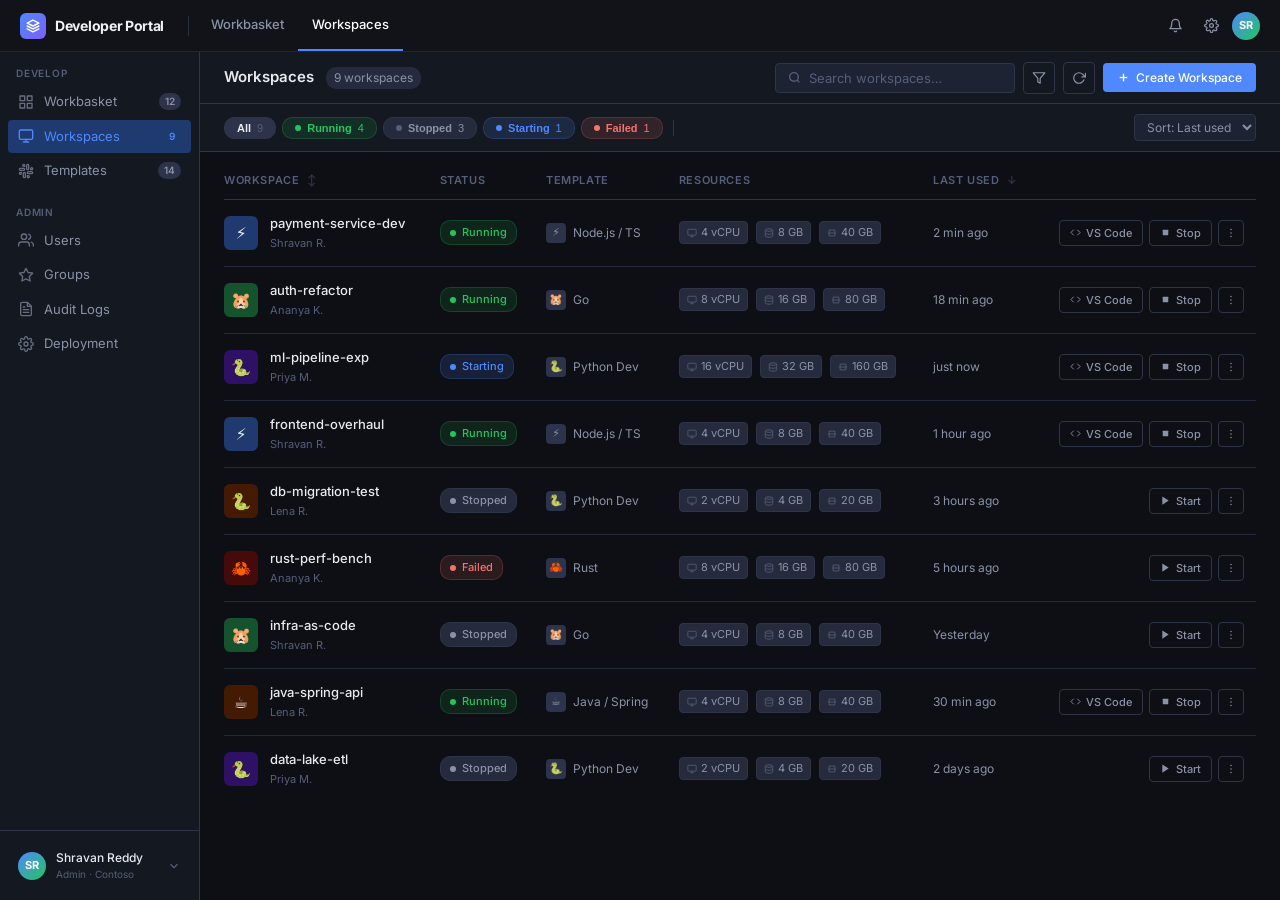
==== commit 199720cd: "refactor: unified dark top nav with Workbasket/Workspaces tabs across both pages" ====
--- a/workspaces.html
+++ b/workspaces.html
@@ -53,13 +53,59 @@
       line-height: 1.5;
     }
 
+    /* ── SHARED TOP NAV ── */
+    .topnav {
+      height: 52px;
+      background: #111318;
+      border-bottom: 1px solid #21262d;
+      display: flex; align-items: center;
+      padding: 0 20px; gap: 0;
+      position: fixed; top: 0; left: 0; right: 0; z-index: 200;
+    }
+    .topnav-logo {
+      display: flex; align-items: center; gap: 9px;
+      font-size: 14px; font-weight: 700; color: #f0f2f5;
+      letter-spacing: -.3px; text-decoration: none;
+      padding-right: 20px; flex-shrink: 0;
+    }
+    .topnav-logo-mark {
+      width: 26px; height: 26px; border-radius: 6px;
+      background: linear-gradient(135deg, #4f88ff, #7c5ff5);
+      display: flex; align-items: center; justify-content: center; flex-shrink: 0;
+    }
+    .topnav-divider { width: 1px; height: 20px; background: #2a2f3e; margin: 0 4px; flex-shrink: 0; }
+    .topnav-nav { display: flex; align-items: stretch; height: 100%; gap: 0; margin-left: 4px; }
+    .topnav-navlink {
+      display: flex; align-items: center;
+      font-size: 13px; font-weight: 500; color: #8b92a8;
+      padding: 0 14px; text-decoration: none;
+      border-bottom: 2px solid transparent;
+      transition: color .15s, border-color .15s; white-space: nowrap;
+    }
+    .topnav-navlink:hover { color: #e0e3ec; }
+    .topnav-navlink.active { color: #fff; border-bottom-color: #4f88ff; }
+    .topnav-right { margin-left: auto; display: flex; align-items: center; gap: 6px; }
+    .topnav-avatar {
+      width: 28px; height: 28px; border-radius: 50%;
+      background: linear-gradient(135deg, #4f88ff, #22c55e);
+      display: flex; align-items: center; justify-content: center;
+      color: #fff; font-size: 11px; font-weight: 700; cursor: pointer; flex-shrink: 0;
+    }
+    .topnav-btn-icon {
+      width: 30px; height: 30px; border-radius: 5px;
+      border: none; background: transparent; cursor: pointer;
+      display: flex; align-items: center; justify-content: center;
+      color: #8b92a8; transition: background .15s, color .15s;
+    }
+    .topnav-btn-icon:hover { background: #1e2333; color: #e0e3ec; }
+
     /* ── LAYOUT ── */
-    .app { display: flex; height: 100vh; }
+    .app { display: flex; height: calc(100vh - 52px); margin-top: 52px; }
 
     /* ── SIDEBAR ── */
     .sidebar {
-      width: 220px;
-      min-width: 220px;
+      width: 200px;
+      min-width: 200px;
       background: var(--bg-2);
       border-right: 1px solid var(--border);
       display: flex;
@@ -68,25 +114,8 @@
       flex-shrink: 0;
     }
 
-    .sidebar-logo {
-      display: flex; align-items: center; gap: 10px;
-      padding: 18px 16px 16px;
-      border-bottom: 1px solid var(--border);
-      text-decoration: none;
-    }
-    .logo-mark {
-      width: 28px; height: 28px; border-radius: var(--radius-sm);
-      background: linear-gradient(135deg, #4f88ff, #7c5ff5);
-      display: flex; align-items: center; justify-content: center;
-      flex-shrink: 0;
-    }
-    .logo-text {
-      font-size: 14px; font-weight: 700; color: var(--text-primary);
-      letter-spacing: -.3px; line-height: 1.1;
-    }
-    .logo-sub { font-size: 10px; font-weight: 400; color: var(--text-secondary); letter-spacing: .2px; }
-
     .sidebar-section { padding: 12px 8px 4px; }
+    .sidebar-section:first-child { padding-top: 14px; }
     .sidebar-section-label {
       font-size: 10px; font-weight: 600; text-transform: uppercase;
       letter-spacing: .8px; color: var(--text-tertiary);
@@ -556,20 +585,35 @@
   </style>
 </head>
 <body>
+
+<!-- SHARED TOP NAV -->
+<nav class="topnav">
+  <a class="topnav-logo" href="index.html">
+    <div class="topnav-logo-mark">
+      <svg width="14" height="14" viewBox="0 0 24 24" fill="none" stroke="#fff" stroke-width="2.5" stroke-linecap="round" stroke-linejoin="round"><path d="M12 2L2 7l10 5 10-5-10-5z"/><path d="M2 17l10 5 10-5"/><path d="M2 12l10 5 10-5"/></svg>
+    </div>
+    Developer Portal
+  </a>
+  <div class="topnav-divider"></div>
+  <div class="topnav-nav">
+    <a class="topnav-navlink" href="index.html">Workbasket</a>
+    <a class="topnav-navlink active" href="workspaces.html">Workspaces</a>
+  </div>
+  <div class="topnav-right">
+    <button class="topnav-btn-icon" title="Notifications">
+      <svg width="15" height="15" viewBox="0 0 24 24" fill="none" stroke="currentColor" stroke-width="2" stroke-linecap="round" stroke-linejoin="round"><path d="M18 8A6 6 0 0 0 6 8c0 7-3 9-3 9h18s-3-2-3-9"/><path d="M13.73 21a2 2 0 0 1-3.46 0"/></svg>
+    </button>
+    <button class="topnav-btn-icon" title="Settings">
+      <svg width="15" height="15" viewBox="0 0 24 24" fill="none" stroke="currentColor" stroke-width="2" stroke-linecap="round" stroke-linejoin="round"><circle cx="12" cy="12" r="3"/><path d="M19.4 15a1.65 1.65 0 0 0 .33 1.82l.06.06a2 2 0 1 1-2.83 2.83l-.06-.06a1.65 1.65 0 0 0-1.82-.33 1.65 1.65 0 0 0-1 1.51V21a2 2 0 0 1-4 0v-.09A1.65 1.65 0 0 0 9 19.4a1.65 1.65 0 0 0-1.82.33l-.06.06a2 2 0 1 1-2.83-2.83l.06-.06A1.65 1.65 0 0 0 4.68 15a1.65 1.65 0 0 0-1.51-1H3a2 2 0 0 1 0-4h.09A1.65 1.65 0 0 0 4.6 9a1.65 1.65 0 0 0-.33-1.82l-.06-.06a2 2 0 1 1 2.83-2.83l.06.06A1.65 1.65 0 0 0 9 4.68a1.65 1.65 0 0 0 1-1.51V3a2 2 0 0 1 4 0v.09a1.65 1.65 0 0 0 1 1.51 1.65 1.65 0 0 0 1.82-.33l.06-.06a2 2 0 1 1 2.83 2.83l-.06.06A1.65 1.65 0 0 0 19.4 9a1.65 1.65 0 0 0 1.51 1H21a2 2 0 0 1 0 4h-.09a1.65 1.65 0 0 0-1.51 1z"/></svg>
+    </button>
+    <div class="topnav-avatar" title="Shravan Reddy">SR</div>
+  </div>
+</nav>
+
 <div class="app">
 
-  <!-- ── SIDEBAR ── -->
+  <!-- ── SIDEBAR (secondary nav) ── -->
   <nav class="sidebar">
-    <a class="sidebar-logo" href="index.html" style="text-decoration:none">
-      <div class="logo-mark">
-        <svg width="16" height="16" viewBox="0 0 24 24" fill="none" stroke="#fff" stroke-width="2.5" stroke-linecap="round" stroke-linejoin="round"><path d="M12 2L2 7l10 5 10-5-10-5z"/><path d="M2 17l10 5 10-5"/><path d="M2 12l10 5 10-5"/></svg>
-      </div>
-      <div>
-        <div class="logo-text">Developer Portal</div>
-        <div class="logo-sub">v2.4.1</div>
-      </div>
-    </a>
-
     <div class="sidebar-section">
       <div class="sidebar-section-label">Develop</div>
 
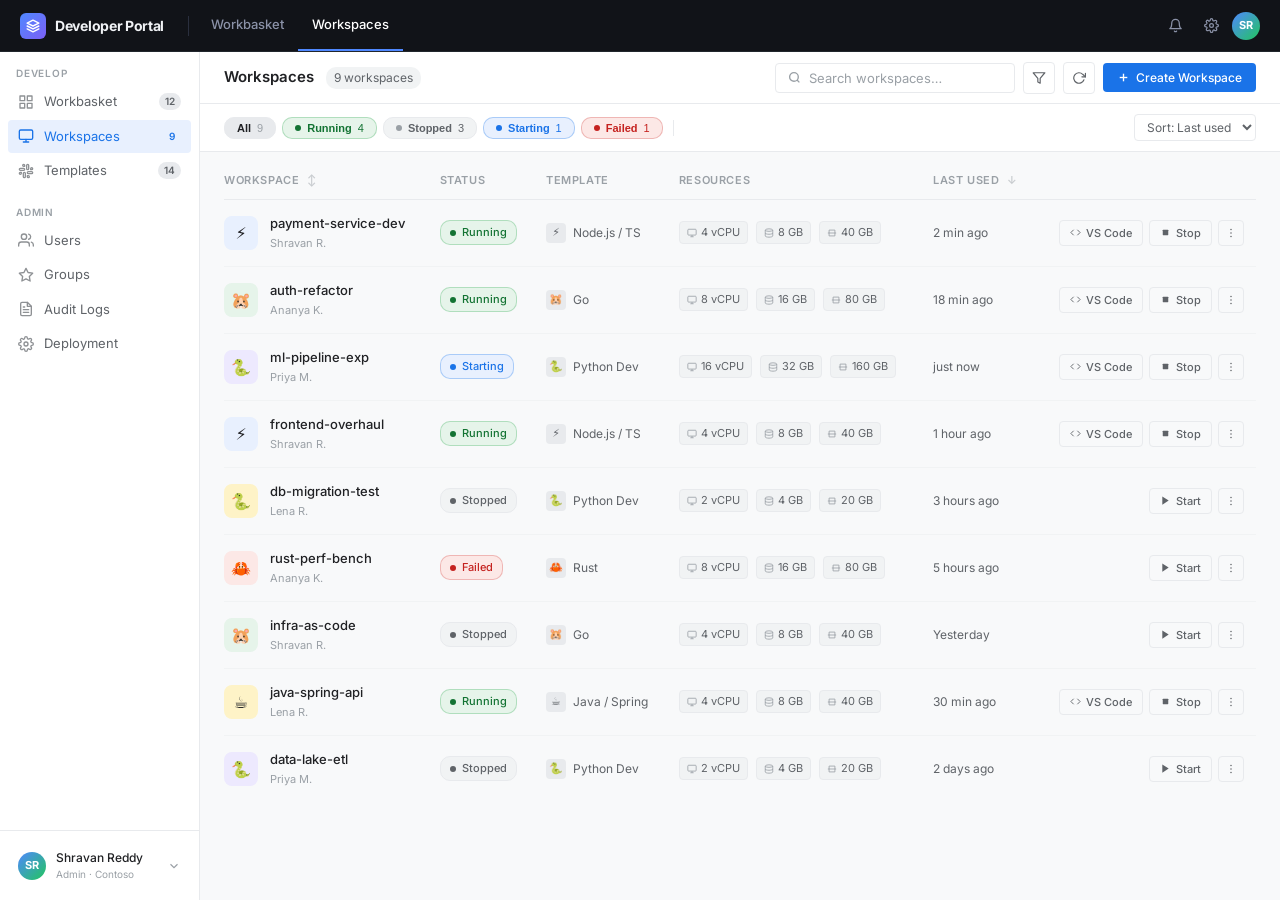
==== commit 60f1cb35: "style: light/white theme for workspaces page, consistent with workbasket" ====
--- a/workspaces.html
+++ b/workspaces.html
@@ -6,40 +6,42 @@
   <title>Developer Portal — Workspaces</title>
   <link rel="preconnect" href="https://fonts.googleapis.com" />
   <link rel="preconnect" href="https://fonts.gstatic.com" crossorigin />
-  <link href="https://fonts.googleapis.com/css2?family=Inter:wght@300;400;500;600;700&family=JetBrains+Mono:wght@400;500&display=swap" rel="stylesheet" />
+  <link href="https://fonts.googleapis.com/css2?family=Google+Sans:wght@400;500;700&family=Inter:wght@300;400;500;600;700&family=JetBrains+Mono:wght@400;500&display=swap" rel="stylesheet" />
   <style>
     *, *::before, *::after { box-sizing: border-box; margin: 0; padding: 0; }
 
     :root {
-      --bg: #0d0f14;
-      --bg-2: #141820;
-      --bg-3: #1a1f2e;
-      --surface: #1e2333;
-      --surface-2: #252b3d;
-      --surface-3: #2c334a;
-      --border: #2e3549;
-      --border-subtle: #242a3b;
-      --blue: #4f88ff;
-      --blue-dim: #1e3a6e;
-      --blue-glow: rgba(79,136,255,.15);
-      --green: #22c55e;
-      --green-dim: #14532d;
-      --green-glow: rgba(34,197,94,.12);
-      --red: #f87171;
-      --red-dim: #450a0a;
-      --red-glow: rgba(248,113,113,.12);
-      --yellow: #fbbf24;
-      --yellow-dim: #451a03;
-      --purple: #a78bfa;
-      --purple-dim: #2e1065;
-      --text-primary: #e8eaf0;
-      --text-secondary: #8b92a8;
-      --text-tertiary: #555e7a;
-      --text-blue: #6b9fff;
-      --radius: 6px;
+      --bg: #f8f9fa;
+      --bg-2: #ffffff;
+      --surface: #ffffff;
+      --surface-2: #f1f3f4;
+      --surface-3: #e8eaed;
+      --border: #e8eaed;
+      --border-subtle: #f1f3f4;
+      --blue: #1a73e8;
+      --blue-dim: #e8f0fe;
+      --blue-glow: rgba(26,115,232,.1);
+      --green: #137333;
+      --green-chip: #34a853;
+      --green-dim: #e6f4ea;
+      --green-glow: rgba(52,168,83,.1);
+      --red: #c5221f;
+      --red-dim: #fce8e6;
+      --red-glow: rgba(197,34,31,.08);
+      --yellow: #b45309;
+      --yellow-dim: #fef3c7;
+      --purple: #7c3aed;
+      --purple-dim: #ede9fe;
+      --text-primary: #202124;
+      --text-secondary: #5f6368;
+      --text-tertiary: #9aa0a6;
+      --text-blue: #1a73e8;
+      --shadow: 0 1px 3px rgba(60,64,67,.12), 0 1px 2px rgba(60,64,67,.08);
+      --shadow-md: 0 2px 6px rgba(60,64,67,.15), 0 1px 4px rgba(60,64,67,.1);
+      --radius: 8px;
       --radius-sm: 4px;
       --radius-lg: 10px;
-      --font: 'Inter', system-ui, sans-serif;
+      --font: 'Inter', 'Google Sans', system-ui, sans-serif;
       --font-mono: 'JetBrains Mono', 'Courier New', monospace;
       --transition: .15s ease;
     }
@@ -213,7 +215,7 @@
       white-space: nowrap;
     }
     .btn-primary { background: var(--blue); color: #fff; }
-    .btn-primary:hover { background: #3a72e8; box-shadow: 0 0 0 3px var(--blue-glow); }
+    .btn-primary:hover { background: #1557b0; box-shadow: 0 0 0 3px var(--blue-dim); }
     .btn-ghost {
       background: transparent; color: var(--text-secondary);
       border: 1px solid var(--border);
@@ -242,10 +244,10 @@
     }
     .stat-chip.all   { background: var(--surface-2); color: var(--text-secondary); border-color: var(--border); }
     .stat-chip.all.selected   { background: var(--surface-3); color: var(--text-primary); border-color: var(--border); }
-    .stat-chip.running { color: var(--green); background: var(--green-glow); border-color: rgba(34,197,94,.2); }
+    .stat-chip.running { color: var(--green); background: var(--green-dim); border-color: rgba(52,168,83,.3); }
     .stat-chip.stopped { color: var(--text-secondary); background: var(--surface-2); border-color: var(--border); }
-    .stat-chip.failed  { color: var(--red); background: var(--red-glow); border-color: rgba(248,113,113,.2); }
-    .stat-chip.starting { color: var(--blue); background: var(--blue-glow); border-color: rgba(79,136,255,.2); }
+    .stat-chip.failed  { color: var(--red); background: var(--red-dim); border-color: rgba(197,34,31,.25); }
+    .stat-chip.starting { color: var(--blue); background: var(--blue-dim); border-color: rgba(26,115,232,.3); }
     .stat-dot { width: 6px; height: 6px; border-radius: 50%; background: currentColor; }
     .stat-dot.pulse { animation: pulse 1.8s ease-in-out infinite; }
     @keyframes pulse { 0%,100% { opacity:1; } 50% { opacity:.35; } }
@@ -320,11 +322,11 @@
       padding: 3px 9px; border-radius: 10px;
       font-size: 11px; font-weight: 500; white-space: nowrap;
     }
-    .ws-status.running  { background: var(--green-glow); color: var(--green); border: 1px solid rgba(34,197,94,.2); }
+    .ws-status.running  { background: var(--green-dim); color: var(--green); border: 1px solid rgba(52,168,83,.3); }
     .ws-status.stopped  { background: var(--surface-2); color: var(--text-secondary); border: 1px solid var(--border); }
-    .ws-status.starting { background: var(--blue-glow); color: var(--blue); border: 1px solid rgba(79,136,255,.2); }
-    .ws-status.failed   { background: var(--red-glow); color: var(--red); border: 1px solid rgba(248,113,113,.2); }
-    .ws-status.deleting { background: var(--yellow-dim); color: var(--yellow); border: 1px solid rgba(251,191,36,.2); }
+    .ws-status.starting { background: var(--blue-dim); color: var(--blue); border: 1px solid rgba(26,115,232,.3); }
+    .ws-status.failed   { background: var(--red-dim); color: var(--red); border: 1px solid rgba(197,34,31,.25); }
+    .ws-status.deleting { background: var(--yellow-dim); color: var(--yellow); border: 1px solid rgba(180,83,9,.2); }
     .ws-status-dot { width: 6px; height: 6px; border-radius: 50%; background: currentColor; flex-shrink: 0; }
     .ws-status.running .ws-status-dot  { animation: pulse 1.8s ease-in-out infinite; }
     .ws-status.starting .ws-status-dot { animation: pulse 1s ease-in-out infinite; }
@@ -401,16 +403,16 @@
     /* ── CREATE WORKSPACE MODAL ── */
     .modal-overlay {
       display: none; position: fixed; inset: 0;
-      background: rgba(0,0,0,.7); z-index: 200;
+      background: rgba(60,64,67,.45); z-index: 200;
       align-items: center; justify-content: center;
-      backdrop-filter: blur(4px);
+      backdrop-filter: blur(3px);
     }
     .modal-overlay.active { display: flex; }
     .modal {
       background: var(--surface); border: 1px solid var(--border);
       border-radius: var(--radius-lg); width: 540px; max-width: 95vw;
       max-height: 90vh; overflow-y: auto;
-      box-shadow: 0 20px 60px rgba(0,0,0,.5);
+      box-shadow: 0 8px 40px rgba(60,64,67,.2), 0 2px 10px rgba(60,64,67,.12);
     }
     .modal-header {
       padding: 20px 24px 16px;
@@ -424,7 +426,7 @@
       color: var(--text-secondary); display: flex; align-items: center; justify-content: center;
       transition: background var(--transition);
     }
-    .modal-close:hover { background: var(--surface-3); color: var(--text-primary); }
+    .modal-close:hover { background: var(--surface-2); color: var(--text-primary); }
 
     .modal-body { padding: 20px 24px; }
     .form-label {
@@ -447,7 +449,7 @@
       border: 1.5px solid var(--border); background: var(--bg-2);
       transition: all var(--transition); display: flex; align-items: center; gap: 10px;
     }
-    .template-option:hover { border-color: var(--blue); background: var(--blue-dim); }
+    .template-option:hover { border-color: var(--blue); background: var(--blue-dim); color: var(--blue); }
     .template-option.selected { border-color: var(--blue); background: var(--blue-dim); }
     .template-option-icon { font-size: 20px; flex-shrink: 0; }
     .template-option-name { font-size: 12px; font-weight: 500; color: var(--text-primary); }
@@ -473,7 +475,7 @@
     }
     .drawer-overlay.active .drawer { transform: translateX(0); }
     .drawer-scrim {
-      position: fixed; inset: 0; background: rgba(0,0,0,.5);
+      position: fixed; inset: 0; background: rgba(60,64,67,.35);
       backdrop-filter: blur(2px); z-index: 155;
       display: none;
     }
@@ -528,7 +530,7 @@
       background: var(--surface); border: 1px solid var(--border);
       cursor: pointer; transition: all var(--transition);
     }
-    .app-item:hover { border-color: var(--blue); background: var(--blue-dim); }
+    .app-item:hover { border-color: var(--blue); background: var(--blue-dim); color: var(--blue); }
     .app-item-icon {
       width: 28px; height: 28px; border-radius: var(--radius-sm);
       background: var(--surface-3); display: flex; align-items: center; justify-content: center;
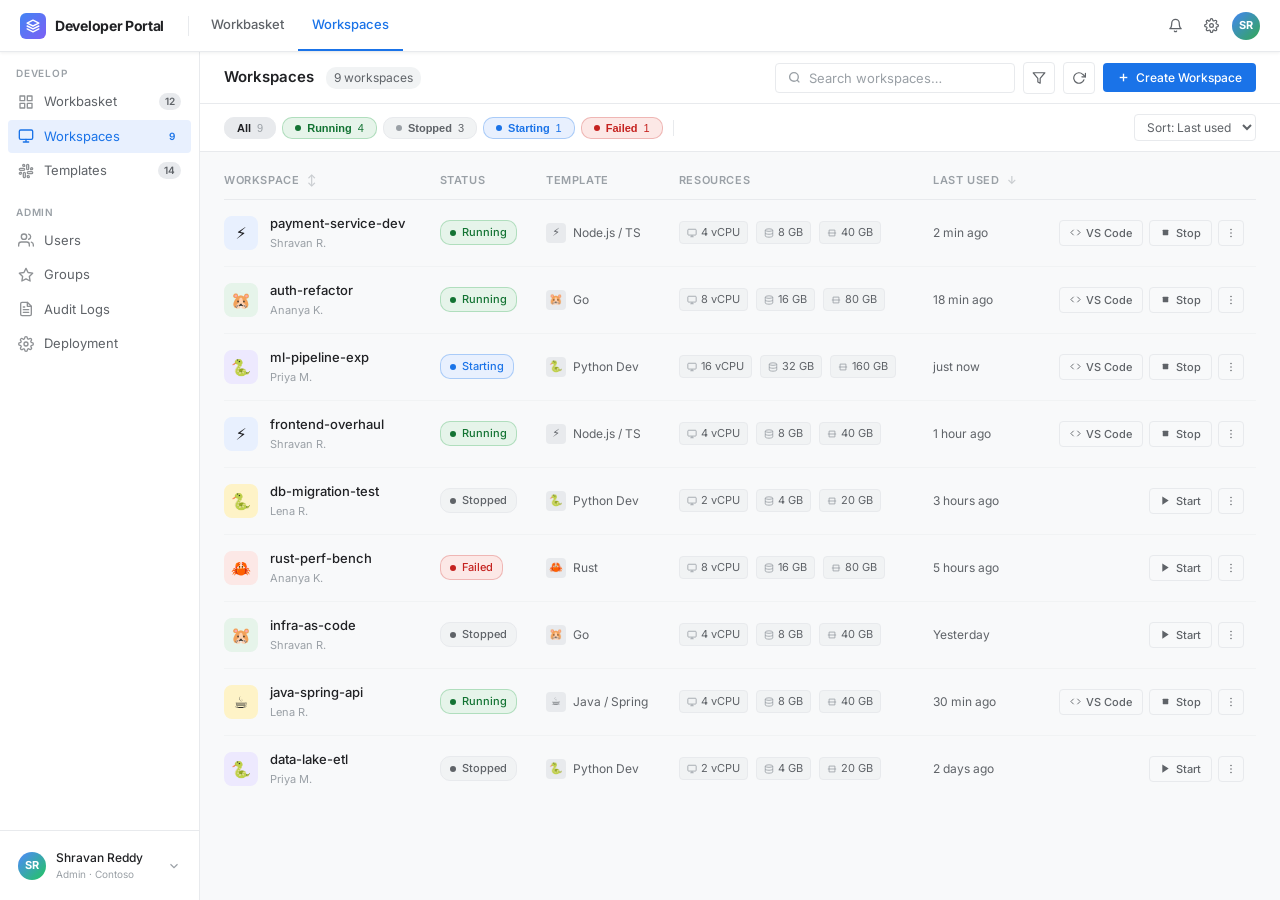
==== commit 58a02ded: "fix: identical white top nav across both pages, unified class names" ====
--- a/workspaces.html
+++ b/workspaces.html
@@ -57,39 +57,37 @@
 
     /* ── SHARED TOP NAV ── */
     .topnav {
-      height: 52px;
-      background: #111318;
-      border-bottom: 1px solid #21262d;
-      display: flex; align-items: center;
-      padding: 0 20px; gap: 0;
+      height: 52px; background: #ffffff; border-bottom: 1px solid #e8eaed;
+      display: flex; align-items: center; padding: 0 20px; gap: 0;
       position: fixed; top: 0; left: 0; right: 0; z-index: 200;
+      box-shadow: 0 1px 3px rgba(60,64,67,.08);
     }
     .topnav-logo {
       display: flex; align-items: center; gap: 9px;
-      font-size: 14px; font-weight: 700; color: #f0f2f5;
+      font-size: 14px; font-weight: 700; color: #202124;
       letter-spacing: -.3px; text-decoration: none;
       padding-right: 20px; flex-shrink: 0;
     }
     .topnav-logo-mark {
       width: 26px; height: 26px; border-radius: 6px;
-      background: linear-gradient(135deg, #4f88ff, #7c5ff5);
+      background: linear-gradient(135deg, #4285f4, #7c5ff5);
       display: flex; align-items: center; justify-content: center; flex-shrink: 0;
     }
-    .topnav-divider { width: 1px; height: 20px; background: #2a2f3e; margin: 0 4px; flex-shrink: 0; }
+    .topnav-divider { width: 1px; height: 20px; background: #e8eaed; margin: 0 4px; flex-shrink: 0; }
     .topnav-nav { display: flex; align-items: stretch; height: 100%; gap: 0; margin-left: 4px; }
     .topnav-navlink {
       display: flex; align-items: center;
-      font-size: 13px; font-weight: 500; color: #8b92a8;
+      font-size: 13px; font-weight: 500; color: #5f6368;
       padding: 0 14px; text-decoration: none;
       border-bottom: 2px solid transparent;
       transition: color .15s, border-color .15s; white-space: nowrap;
     }
-    .topnav-navlink:hover { color: #e0e3ec; }
-    .topnav-navlink.active { color: #fff; border-bottom-color: #4f88ff; }
+    .topnav-navlink:hover { color: #202124; }
+    .topnav-navlink.active { color: #1a73e8; border-bottom-color: #1a73e8; }
     .topnav-right { margin-left: auto; display: flex; align-items: center; gap: 6px; }
     .topnav-avatar {
       width: 28px; height: 28px; border-radius: 50%;
-      background: linear-gradient(135deg, #4f88ff, #22c55e);
+      background: linear-gradient(135deg, #4285f4, #34a853);
       display: flex; align-items: center; justify-content: center;
       color: #fff; font-size: 11px; font-weight: 700; cursor: pointer; flex-shrink: 0;
     }
@@ -97,9 +95,9 @@
       width: 30px; height: 30px; border-radius: 5px;
       border: none; background: transparent; cursor: pointer;
       display: flex; align-items: center; justify-content: center;
-      color: #8b92a8; transition: background .15s, color .15s;
-    }
-    .topnav-btn-icon:hover { background: #1e2333; color: #e0e3ec; }
+      color: #5f6368; transition: background .15s, color .15s;
+    }
+    .topnav-btn-icon:hover { background: #f1f3f4; color: #202124; }
 
     /* ── LAYOUT ── */
     .app { display: flex; height: calc(100vh - 52px); margin-top: 52px; }
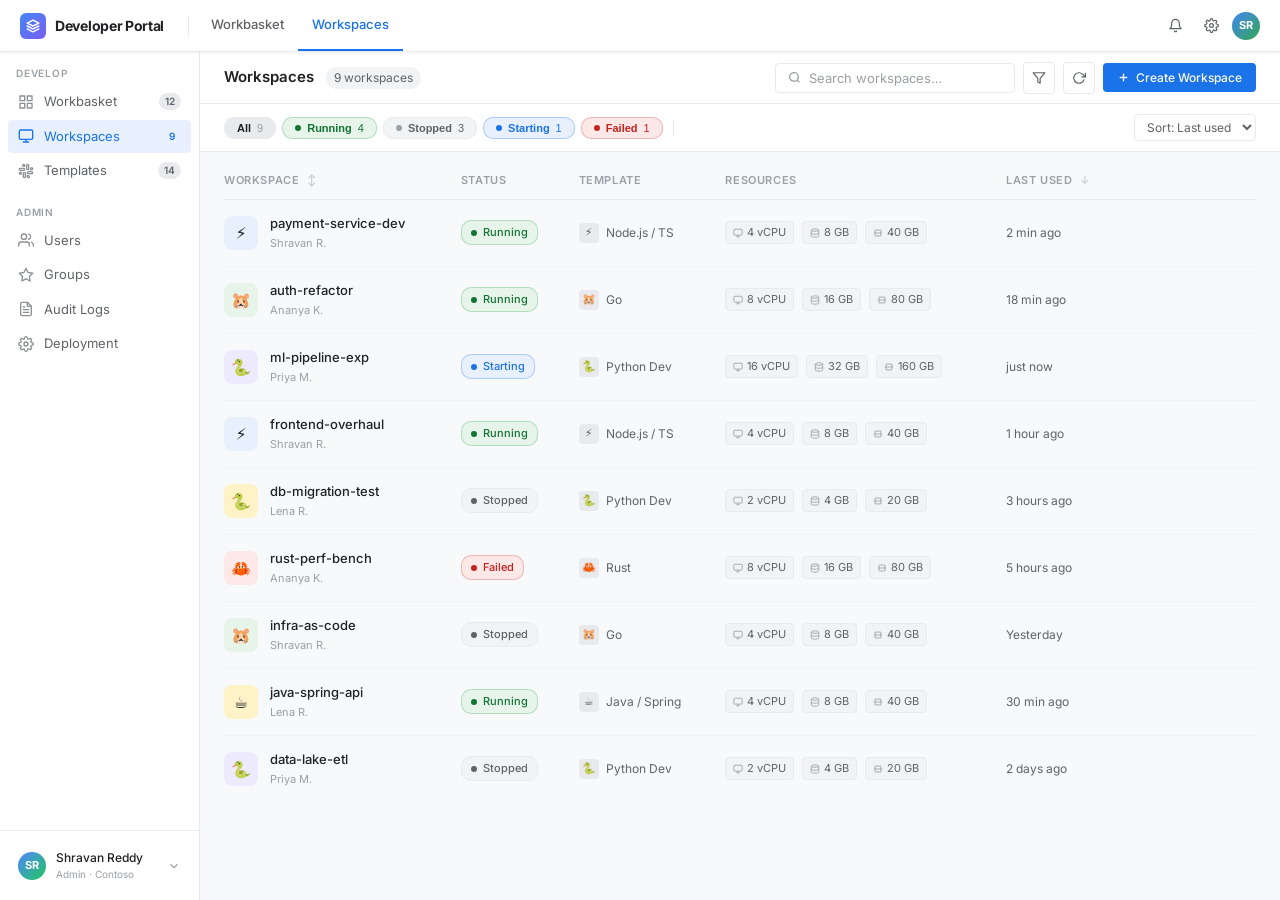
==== commit 8923be47: "ux: one CTA per page — remove Quick Fix from workbasket, collapse row actions to icon-only on hover " ====
--- a/workspaces.html
+++ b/workspaces.html
@@ -6,7 +6,8 @@
   <title>Developer Portal — Workspaces</title>
   <link rel="preconnect" href="https://fonts.googleapis.com" />
   <link rel="preconnect" href="https://fonts.gstatic.com" crossorigin />
-  <link href="https://fonts.googleapis.com/css2?family=Google+Sans:wght@400;500;700&family=Inter:wght@300;400;500;600;700&family=JetBrains+Mono:wght@400;500&display=swap" rel="stylesheet" />
+  <link href="https://fonts.googleapis.com/css2?family=Google+Sans:wght@400;500;700&family=Google+Sans+Mono&family=Inter:wght@300;400;500;600&display=swap" rel="stylesheet" />
+  <link rel="stylesheet" href="shared.css" />
   <style>
     *, *::before, *::after { box-sizing: border-box; margin: 0; padding: 0; }
 
@@ -55,50 +56,6 @@
       line-height: 1.5;
     }
 
-    /* ── SHARED TOP NAV ── */
-    .topnav {
-      height: 52px; background: #ffffff; border-bottom: 1px solid #e8eaed;
-      display: flex; align-items: center; padding: 0 20px; gap: 0;
-      position: fixed; top: 0; left: 0; right: 0; z-index: 200;
-      box-shadow: 0 1px 3px rgba(60,64,67,.08);
-    }
-    .topnav-logo {
-      display: flex; align-items: center; gap: 9px;
-      font-size: 14px; font-weight: 700; color: #202124;
-      letter-spacing: -.3px; text-decoration: none;
-      padding-right: 20px; flex-shrink: 0;
-    }
-    .topnav-logo-mark {
-      width: 26px; height: 26px; border-radius: 6px;
-      background: linear-gradient(135deg, #4285f4, #7c5ff5);
-      display: flex; align-items: center; justify-content: center; flex-shrink: 0;
-    }
-    .topnav-divider { width: 1px; height: 20px; background: #e8eaed; margin: 0 4px; flex-shrink: 0; }
-    .topnav-nav { display: flex; align-items: stretch; height: 100%; gap: 0; margin-left: 4px; }
-    .topnav-navlink {
-      display: flex; align-items: center;
-      font-size: 13px; font-weight: 500; color: #5f6368;
-      padding: 0 14px; text-decoration: none;
-      border-bottom: 2px solid transparent;
-      transition: color .15s, border-color .15s; white-space: nowrap;
-    }
-    .topnav-navlink:hover { color: #202124; }
-    .topnav-navlink.active { color: #1a73e8; border-bottom-color: #1a73e8; }
-    .topnav-right { margin-left: auto; display: flex; align-items: center; gap: 6px; }
-    .topnav-avatar {
-      width: 28px; height: 28px; border-radius: 50%;
-      background: linear-gradient(135deg, #4285f4, #34a853);
-      display: flex; align-items: center; justify-content: center;
-      color: #fff; font-size: 11px; font-weight: 700; cursor: pointer; flex-shrink: 0;
-    }
-    .topnav-btn-icon {
-      width: 30px; height: 30px; border-radius: 5px;
-      border: none; background: transparent; cursor: pointer;
-      display: flex; align-items: center; justify-content: center;
-      color: #5f6368; transition: background .15s, color .15s;
-    }
-    .topnav-btn-icon:hover { background: #f1f3f4; color: #202124; }
-
     /* ── LAYOUT ── */
     .app { display: flex; height: calc(100vh - 52px); margin-top: 52px; }
 
@@ -362,22 +319,23 @@
 
     /* Quick actions */
     .ws-actions {
-      display: flex; align-items: center; justify-content: flex-end; gap: 6px;
-    }
+      display: flex; align-items: center; justify-content: flex-end; gap: 4px;
+      opacity: 0; transition: opacity var(--transition);
+    }
+    .ws-table tbody tr:hover .ws-actions { opacity: 1; }
     .action-btn {
-      display: inline-flex; align-items: center; gap: 5px;
-      padding: 5px 10px; border-radius: var(--radius-sm);
-      font-family: var(--font); font-size: 11px; font-weight: 500;
+      width: 28px; height: 28px; border-radius: var(--radius-sm);
+      display: inline-flex; align-items: center; justify-content: center;
       cursor: pointer; border: 1px solid var(--border);
       background: transparent; color: var(--text-secondary);
-      transition: all var(--transition); white-space: nowrap;
-    }
-    .action-btn:hover { background: var(--surface-2); color: var(--text-primary); }
-    .action-btn.start:hover { border-color: var(--green); color: var(--green); background: var(--green-glow); }
-    .action-btn.stop:hover  { border-color: var(--red); color: var(--red); background: var(--red-glow); }
-    .action-btn.code:hover  { border-color: var(--blue); color: var(--blue); background: var(--blue-glow); }
+      transition: all var(--transition);
+    }
+    .action-btn:hover { background: var(--surface-2); color: var(--text-primary); border-color: var(--text-tertiary); }
+    .action-btn.start:hover { border-color: var(--green); color: var(--green); background: var(--green-dim); }
+    .action-btn.stop:hover  { border-color: var(--red); color: var(--red); background: var(--red-dim); }
+    .action-btn.code:hover  { border-color: var(--blue); color: var(--blue); background: var(--blue-dim); }
     .action-btn-icon {
-      width: 26px; height: 26px; border-radius: var(--radius-sm);
+      width: 28px; height: 28px; border-radius: var(--radius-sm);
       border: 1px solid var(--border); background: transparent;
       cursor: pointer; display: flex; align-items: center; justify-content: center;
       color: var(--text-secondary); transition: all var(--transition);
@@ -1097,18 +1055,15 @@
       <td onclick="event.stopPropagation()">
         <div class="ws-actions">
           ${ws.status === 'running' || ws.status === 'starting' ? `
-            <button class="action-btn code" onclick="openVSCode()">
-              <svg width="11" height="11" viewBox="0 0 24 24" fill="none" stroke="currentColor" stroke-width="2"><polyline points="16 18 22 12 16 6"/><polyline points="8 6 2 12 8 18"/></svg>
-              VS Code
+            <button class="action-btn code" title="Open VS Code" onclick="openVSCode()">
+              <svg width="12" height="12" viewBox="0 0 24 24" fill="none" stroke="currentColor" stroke-width="2"><polyline points="16 18 22 12 16 6"/><polyline points="8 6 2 12 8 18"/></svg>
             </button>
-            <button class="action-btn stop" onclick="toggleWs(${workspaces.indexOf(ws)}, event)">
-              <svg width="11" height="11" viewBox="0 0 24 24" fill="currentColor"><rect x="6" y="6" width="12" height="12" rx="1"/></svg>
-              Stop
+            <button class="action-btn stop" title="Stop workspace" onclick="toggleWs(${workspaces.indexOf(ws)}, event)">
+              <svg width="12" height="12" viewBox="0 0 24 24" fill="currentColor"><rect x="6" y="6" width="12" height="12" rx="1"/></svg>
             </button>
           ` : `
-            <button class="action-btn start" onclick="toggleWs(${workspaces.indexOf(ws)}, event)">
-              <svg width="11" height="11" viewBox="0 0 24 24" fill="currentColor"><polygon points="5 3 19 12 5 21 5 3"/></svg>
-              Start
+            <button class="action-btn start" title="Start workspace" onclick="toggleWs(${workspaces.indexOf(ws)}, event)">
+              <svg width="12" height="12" viewBox="0 0 24 24" fill="currentColor"><polygon points="5 3 19 12 5 21 5 3"/></svg>
             </button>
           `}
           <button class="action-btn-icon" title="More options" onclick="event.stopPropagation()">
--- a/shared.css
+++ b/shared.css
@@ -0,0 +1,116 @@
+/* ============================================================
+   Developer Portal — shared top nav (included by all pages)
+   ============================================================ */
+
+/* Fonts */
+@import url('https://fonts.googleapis.com/css2?family=Google+Sans:wght@400;500;700&family=Google+Sans+Mono&family=Inter:wght@300;400;500;600;700&display=swap');
+
+/* ── RESET (nav scope only) ── */
+.topnav, .topnav * { box-sizing: border-box; margin: 0; padding: 0; }
+
+/* ── TOP NAV SHELL ── */
+.topnav {
+  height: 52px;
+  background: #ffffff;
+  border-bottom: 1px solid #e8eaed;
+  box-shadow: 0 1px 3px rgba(60,64,67,.08);
+  display: flex;
+  align-items: center;
+  padding: 0 20px;
+  gap: 0;
+  position: fixed;
+  top: 0; left: 0; right: 0;
+  z-index: 1000;
+  font-family: 'Inter', 'Google Sans', system-ui, sans-serif;
+}
+
+/* Logo */
+.topnav-logo {
+  display: flex;
+  align-items: center;
+  gap: 9px;
+  font-size: 14px;
+  font-weight: 700;
+  color: #202124;
+  letter-spacing: -.3px;
+  text-decoration: none;
+  padding-right: 20px;
+  flex-shrink: 0;
+}
+.topnav-logo-mark {
+  width: 26px; height: 26px;
+  border-radius: 6px;
+  background: linear-gradient(135deg, #4285f4, #7c5ff5);
+  display: flex;
+  align-items: center;
+  justify-content: center;
+  flex-shrink: 0;
+}
+
+/* Divider */
+.topnav-divider {
+  width: 1px; height: 20px;
+  background: #e8eaed;
+  margin: 0 4px;
+  flex-shrink: 0;
+}
+
+/* Nav links */
+.topnav-nav {
+  display: flex;
+  align-items: stretch;
+  height: 100%;
+  gap: 0;
+  margin-left: 4px;
+}
+.topnav-navlink {
+  display: flex;
+  align-items: center;
+  font-size: 13px;
+  font-weight: 500;
+  color: #5f6368;
+  padding: 0 14px;
+  text-decoration: none;
+  border-bottom: 2px solid transparent;
+  transition: color .15s, border-color .15s;
+  white-space: nowrap;
+}
+.topnav-navlink:hover { color: #202124; }
+.topnav-navlink.active {
+  color: #1a73e8;
+  border-bottom-color: #1a73e8;
+}
+
+/* Right side */
+.topnav-right {
+  margin-left: auto;
+  display: flex;
+  align-items: center;
+  gap: 6px;
+}
+.topnav-btn-icon {
+  width: 30px; height: 30px;
+  border-radius: 5px;
+  border: none;
+  background: transparent;
+  cursor: pointer;
+  display: flex;
+  align-items: center;
+  justify-content: center;
+  color: #5f6368;
+  transition: background .15s, color .15s;
+}
+.topnav-btn-icon:hover { background: #f1f3f4; color: #202124; }
+.topnav-avatar {
+  width: 28px; height: 28px;
+  border-radius: 50%;
+  background: linear-gradient(135deg, #4285f4, #34a853);
+  display: flex;
+  align-items: center;
+  justify-content: center;
+  color: #fff;
+  font-size: 11px;
+  font-weight: 700;
+  cursor: pointer;
+  flex-shrink: 0;
+}
